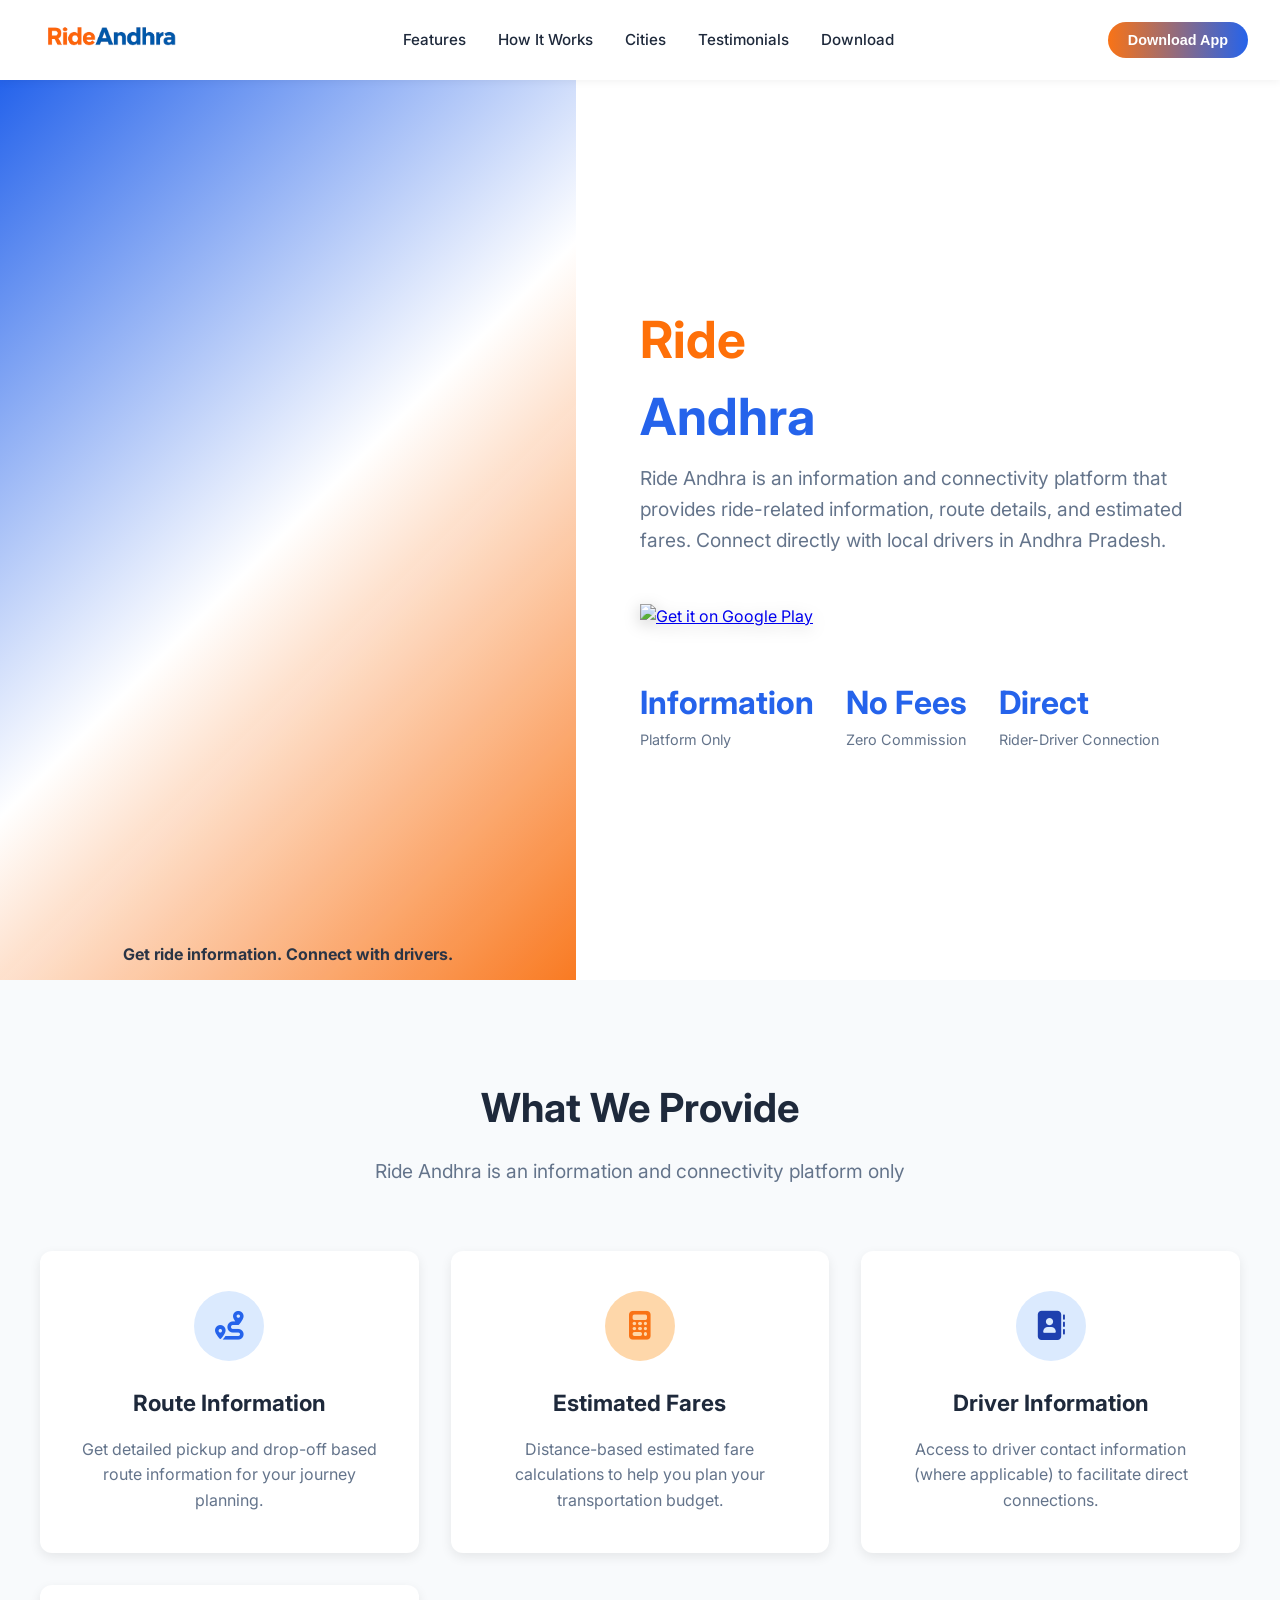
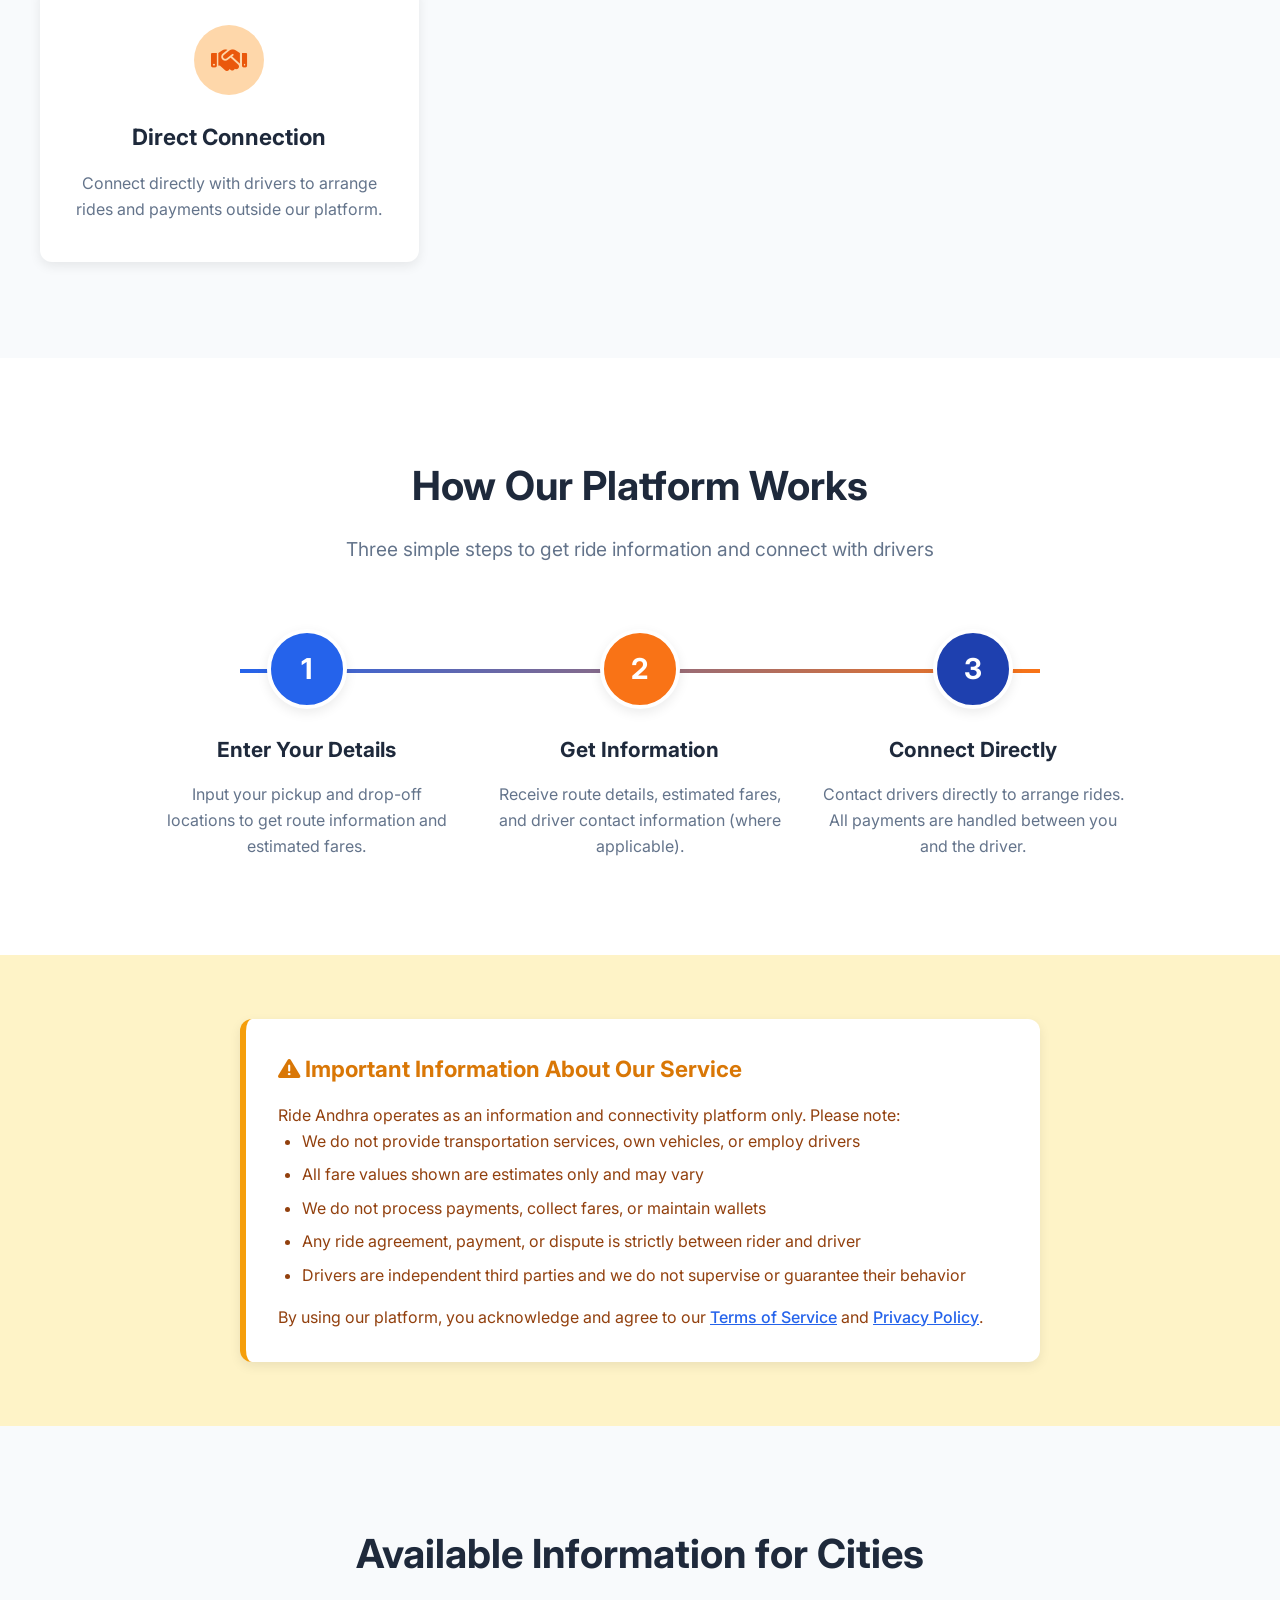
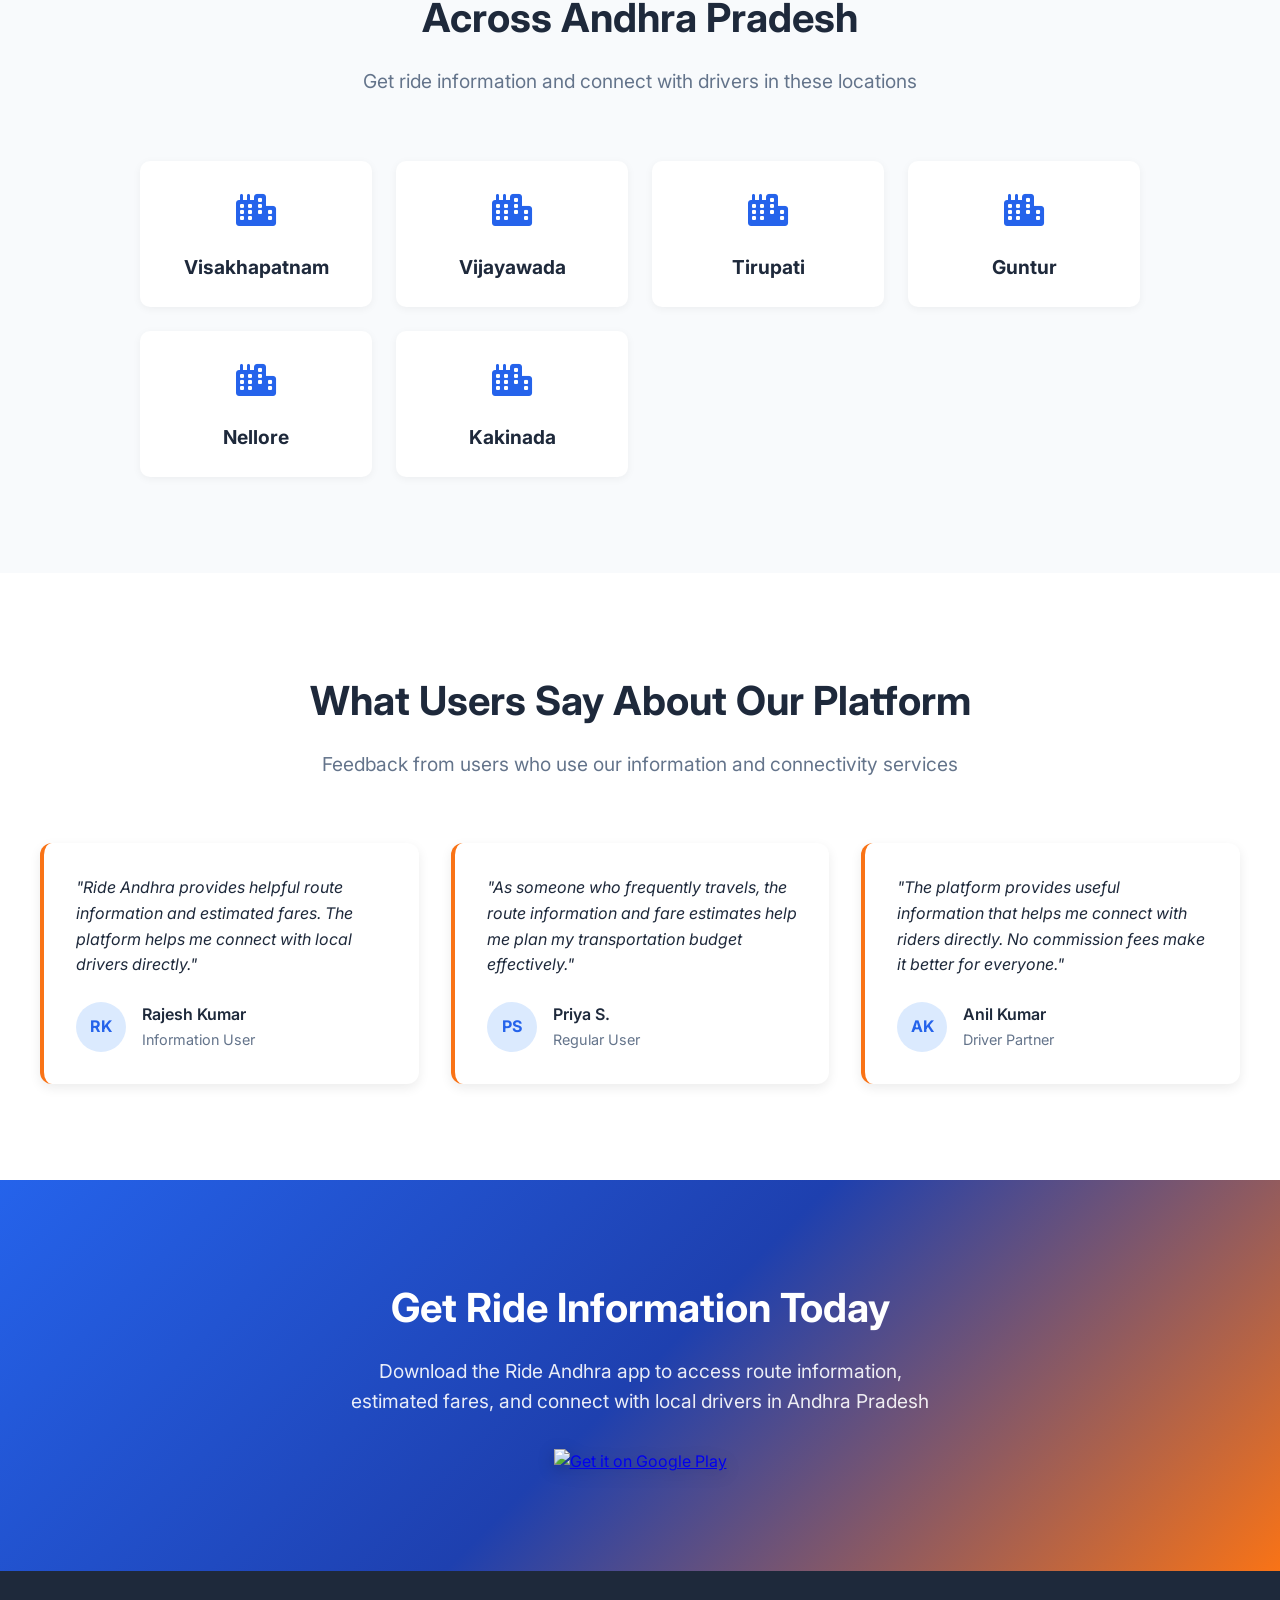
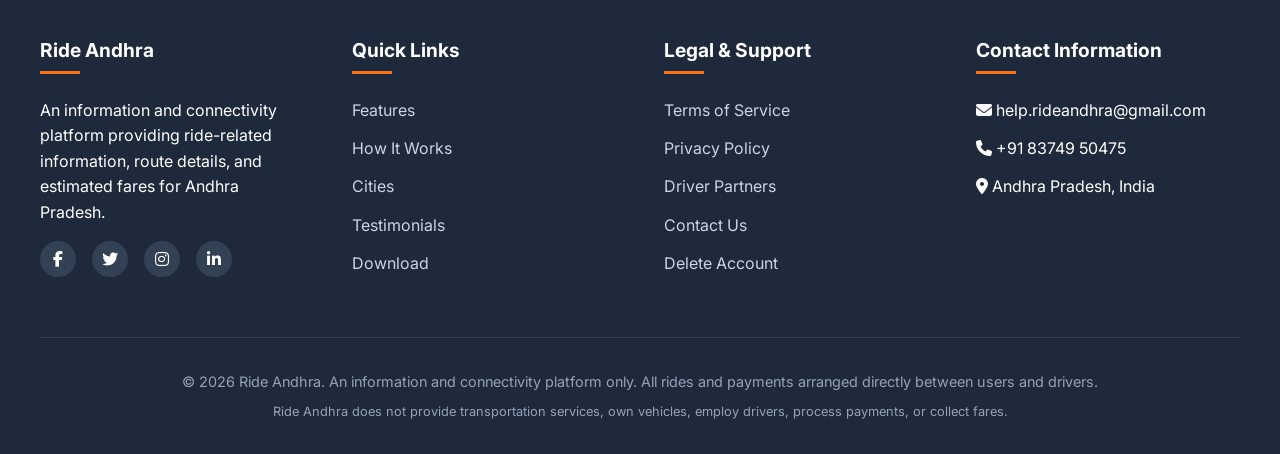
==== index.html @ 7fca362e "Change hero content layout from column to row Updated the layout of the hero content section." ====
<!DOCTYPE html>
<html lang="en">
<head>
    <meta charset="UTF-8">
    <meta name="viewport" content="width=device-width, initial-scale=1.0">
    <meta name="google-site-verification" content="JUxm9pJVat8uX0BDRCWUyrZSY50xEun56YuBARURPCU" />

    <title>Ride Andhra | Information & Connectivity Platform</title>
    <link href="https://fonts.googleapis.com/css2?family=Inter:wght@300;400;500;600;700&display=swap" rel="stylesheet">
    <link rel="stylesheet" href="https://cdnjs.cloudflare.com/ajax/libs/font-awesome/6.4.0/css/all.min.css">
    <style>
        :root {
            --primary-blue: #2563eb;
            --dark-blue: #1e40af;
            --light-blue: #dbeafe;
            --primary-orange: #f97316;
            --dark-orange: #ea580c;
            --light-orange: #fed7aa;
            --text-dark: #1e293b;
            --text-light: #64748b;
            --white: #ffffff;
            --gray-light: #f8fafc;
            --gray-medium: #e2e8f0;
            --shadow: 0 4px 12px rgba(0, 0, 0, 0.08);
            --shadow-light: 0 2px 8px rgba(0, 0, 0, 0.05);
        }
        
        * {
            margin: 0;
            padding: 0;
            box-sizing: border-box;
        }
        
        body {
            font-family: 'Inter', sans-serif;
            color: var(--text-dark);
            line-height: 1.6;
            overflow-x: hidden;
        }
        
        /* Header */
        header {
            position: fixed;
            top: 0;
            width: 100%;
            background: rgba(255, 255, 255, 0.95);
            backdrop-filter: blur(10px);
            display: flex;
            justify-content: space-between;
            align-items: center;
            padding: 1rem 2rem;
            z-index: 1000;
            box-shadow: var(--shadow-light);
        }
        
        .logo {
            display: flex;
            align-items: center;
            gap: 10px;
        }
        
        .logo img {
            height: 48px;
        }
        
        .logo-text {
            font-weight: 700;
            font-size: 1.5rem;
            background: linear-gradient(90deg, var(--primary-blue), var(--primary-orange));
            -webkit-background-clip: text;
            background-clip: text;
            color: transparent;
        }
        
        .nav-links {
            display: flex;
            gap: 2rem;
        }
        
        .nav-links a {
            text-decoration: none;
            color: var(--text-dark);
            font-weight: 500;
            transition: color 0.3s;
            font-size: 0.95rem;
        }
        
        .nav-links a:hover {
            color: var(--primary-blue);
        }
        
        .download-btn {
            background: linear-gradient(90deg, var(--primary-orange), var(--primary-blue));
            color: white;
            border: none;
            padding: 10px 20px;
            border-radius: 25px;
            font-weight: 600;
            cursor: pointer;
            transition: transform 0.2s ease, box-shadow 0.2s ease;
            font-size: 0.9rem;
        }
        
        .download-btn:hover {
            transform: translateY(-2px);
            box-shadow: var(--shadow);
        }
        
        /* Hero Section - Zomato Style */
        .hero {
            min-height: 100vh;
            display: flex;
            padding-top: 80px;
        }
        
        .hero-animation {
            flex: 1;
            background: linear-gradient(135deg, var(--primary-blue) 0%, var(--white) 50%, var(--primary-orange) 100%);
            display: flex;
            flex-direction: column;
            justify-content: center;
            align-items: center;
            position: relative;
            overflow: hidden;
        }
        
        .hero-animation::before {
            content: "";
            position: absolute;
            top: 0;
            left: 0;
            width: 100%;
            height: 100%;
            background: url('data:image/svg+xml,<svg xmlns="http://www.w3.org/2000/svg" viewBox="0 0 1000 1000" opacity="0.05"><polygon fill="white" points="0,1000 1000,0 1000,1000"/></svg>');
            background-size: cover;
        }
        
        .animation-container {
            width: 100%;
            height: 100vh;
            display: flex;
            flex-direction: column;
            justify-content: center;
            align-items: center;
    
        }

        dotlottie-wc {
            width: 100%;
            height: 100%;
        }
        
        #lottie-container {
            width: 100%;
            height: 100%;
            filter: drop-shadow(0 8px 16px rgba(0, 0, 0, 0.2));
        }
        
        .hero-content {
            flex: 1;
            display: flex;
            flex-direction: column;
            justify-content: center;
            padding: 2rem 4rem;
            background: var(--white);
        }
        
        .hero-logo {
            width: 150px;
            margin-bottom: 20px;
        }
        
        .hero h1 {
            font-size: 3.2rem;
            font-weight: 700;
            margin-bottom: 1rem;
            line-height: 1.2;
            color: var(--text-dark);
        }
        
        .hero p {
            font-size: 1.2rem;
            margin-bottom: 2rem;
            color: var(--text-light);
        }
        
        .hero-cta {
            display: flex;
            gap: 1rem;
            margin-top: 1rem;
        }
        
        .app-store-btn, .play-store-btn {
            display: inline-block;
            transition: transform 0.3s ease;
        }
        
        .app-store-btn:hover, .play-store-btn:hover {
            transform: translateY(-5px);
        }
        
        .app-store-btn img, .play-store-btn img {
            height: 50px;
            filter: drop-shadow(0 4px 8px rgba(0, 0, 0, 0.2));
        }
        
        .hero-stats {
            display: flex;
            gap: 2rem;
            margin-top: 3rem;
        }
        
        .stat {
            display: flex;
            flex-direction: column;
        }
        
        .stat-number {
            font-size: 2rem;
            font-weight: 700;
            color: var(--primary-blue);
        }
        
        .stat-text {
            font-size: 0.9rem;
            color: var(--text-light);
        }
        
        /* Important Notice */
        .important-notice {
            background: #fff7ed;
            border: 1px solid #fed7aa;
            padding: 1rem;
            border-radius: 8px;
            margin: 1rem 0;
            font-size: 0.9rem;
        }
        
        .important-notice h4 {
            color: #ea580c;
            margin-bottom: 0.5rem;
            font-size: 0.95rem;
        }
        
        .notice-link {
            color: #2563eb;
            text-decoration: underline;
            font-weight: 500;
        }
        
        /* Features Section */
        .features {
            padding: 6rem 2rem;
            background-color: var(--gray-light);
        }
        
        .section-header {
            text-align: center;
            max-width: 700px;
            margin: 0 auto 4rem;
        }
        
        .section-title {
            font-size: 2.5rem;
            font-weight: 700;
            margin-bottom: 1rem;
            color: var(--text-dark);
        }
        
        .section-subtitle {
            font-size: 1.2rem;
            color: var(--text-light);
        }
        
        .features-grid {
            display: grid;
            grid-template-columns: repeat(auto-fit, minmax(300px, 1fr));
            gap: 2rem;
            max-width: 1200px;
            margin: 0 auto;
        }
        
        .feature-card {
            background: var(--white);
            border-radius: 12px;
            padding: 2.5rem 2rem;
            text-align: center;
            box-shadow: var(--shadow);
            transition: transform 0.3s ease;
        }
        
        .feature-card:hover {
            transform: translateY(-10px);
        }
        
        .feature-icon {
            width: 70px;
            height: 70px;
            margin: 0 auto 1.5rem;
            display: flex;
            align-items: center;
            justify-content: center;
            border-radius: 50%;
            background: var(--light-blue);
            color: var(--primary-blue);
            font-size: 1.8rem;
        }
        
        .feature-card:nth-child(2) .feature-icon {
            background: var(--light-orange);
            color: var(--primary-orange);
        }
        
        .feature-card:nth-child(3) .feature-icon {
            background: var(--light-blue);
            color: var(--dark-blue);
        }
        
        .feature-card:nth-child(4) .feature-icon {
            background: var(--light-orange);
            color: var(--dark-orange);
        }
        
        .feature-card h3 {
            font-size: 1.4rem;
            margin-bottom: 1rem;
            color: var(--text-dark);
        }
        
        .feature-card p {
            color: var(--text-light);
        }
        
        /* How It Works */
        .how-it-works {
            padding: 6rem 2rem;
            background: var(--white);
        }
        
        .steps {
            display: flex;
            justify-content: space-between;
            max-width: 1000px;
            margin: 0 auto;
            position: relative;
        }
        
        .steps::before {
            content: "";
            position: absolute;
            top: 40px;
            left: 10%;
            width: 80%;
            height: 4px;
            background: linear-gradient(90deg, var(--primary-blue), var(--primary-orange));
            z-index: 1;
        }
        
        .step {
            text-align: center;
            position: relative;
            z-index: 2;
            flex: 1;
            padding: 0 1rem;
        }
        
        .step-number {
            width: 80px;
            height: 80px;
            background: var(--white);
            border-radius: 50%;
            display: flex;
            align-items: center;
            justify-content: center;
            margin: 0 auto 1.5rem;
            font-size: 1.8rem;
            font-weight: 700;
            color: var(--white);
            box-shadow: var(--shadow);
            border: 4px solid var(--white);
        }
        
        .step:nth-child(1) .step-number {
            background: var(--primary-blue);
        }
        
        .step:nth-child(2) .step-number {
            background: var(--primary-orange);
        }
        
        .step:nth-child(3) .step-number {
            background: var(--dark-blue);
        }
        
        .step h3 {
            font-size: 1.3rem;
            margin-bottom: 1rem;
            color: var(--text-dark);
        }
        
        .step p {
            color: var(--text-light);
        }
        
        /* Cities Section */
        .cities {
            padding: 6rem 2rem;
            background-color: var(--gray-light);
        }
        
        .cities-grid {
            display: grid;
            grid-template-columns: repeat(auto-fit, minmax(200px, 1fr));
            gap: 1.5rem;
            max-width: 1000px;
            margin: 0 auto;
        }
        
        .city-card {
            background: var(--white);
            border-radius: 10px;
            padding: 1.5rem;
            text-align: center;
            box-shadow: var(--shadow-light);
            transition: transform 0.3s ease;
            cursor: pointer;
        }
        
        .city-card:hover {
            transform: translateY(-5px);
            box-shadow: var(--shadow);
        }
        
        .city-icon {
            font-size: 2rem;
            margin-bottom: 1rem;
            color: var(--primary-blue);
        }
        
        .city-card h3 {
            font-size: 1.2rem;
            color: var(--text-dark);
        }
        
        /* Testimonials */
        .testimonials {
            padding: 6rem 2rem;
            background: var(--white);
        }
        
        .testimonials-grid {
            display: grid;
            grid-template-columns: repeat(auto-fit, minmax(300px, 1fr));
            gap: 2rem;
            max-width: 1200px;
            margin: 0 auto;
        }
        
        .testimonial-card {
            background: var(--white);
            border-radius: 12px;
            padding: 2rem;
            box-shadow: var(--shadow);
            border-left: 4px solid var(--primary-orange);
        }
        
        .testimonial-text {
            font-style: italic;
            margin-bottom: 1.5rem;
            color: var(--text-dark);
        }
        
        .testimonial-author {
            display: flex;
            align-items: center;
            gap: 1rem;
        }
        
        .author-avatar {
            width: 50px;
            height: 50px;
            border-radius: 50%;
            background: var(--light-blue);
            display: flex;
            align-items: center;
            justify-content: center;
            color: var(--primary-blue);
            font-weight: 700;
        }
        
        .author-info h4 {
            font-weight: 600;
            color: var(--text-dark);
        }
        
        .author-info p {
            color: var(--text-light);
            font-size: 0.9rem;
        }
        
        /* Disclaimer Section */
        .disclaimer-section {
            padding: 4rem 2rem;
            background: #fef3c7;
            color: #92400e;
        }
        
        .disclaimer-box {
            max-width: 800px;
            margin: 0 auto;
            padding: 2rem;
            background: #fff;
            border-radius: 12px;
            box-shadow: var(--shadow);
            border-left: 6px solid #f59e0b;
        }
        
        .disclaimer-box h3 {
            color: #d97706;
            margin-bottom: 1rem;
            font-size: 1.4rem;
        }
        
        .disclaimer-box ul {
            margin-left: 1.5rem;
            margin-bottom: 1rem;
        }
        
        .disclaimer-box li {
            margin-bottom: 0.5rem;
        }
        
        /* CTA Section */
        .cta-section {
            padding: 6rem 2rem;
            background: linear-gradient(135deg, var(--primary-blue) 0%, var(--dark-blue) 50%, var(--primary-orange) 100%);
            color: var(--white);
            text-align: center;
        }
        
        .cta-section h2 {
            font-size: 2.5rem;
            margin-bottom: 1rem;
        }
        
        .cta-section p {
            font-size: 1.2rem;
            max-width: 600px;
            margin: 0 auto 2rem;
            opacity: 0.9;
        }
        
        .cta-buttons {
            display: flex;
            justify-content: center;
            gap: 1.5rem;
            margin-top: 2rem;
        }
        
        /* Footer */
        footer {
            background: var(--text-dark);
            color: var(--white);
            padding: 4rem 2rem 2rem;
        }
        
        .footer-content {
            max-width: 1200px;
            margin: 0 auto;
            display: grid;
            grid-template-columns: repeat(auto-fit, minmax(250px, 1fr));
            gap: 3rem;
            margin-bottom: 3rem;
        }
        
        .footer-column h3 {
            font-size: 1.2rem;
            margin-bottom: 1.5rem;
            position: relative;
            padding-bottom: 0.5rem;
        }
        
        .footer-column h3::after {
            content: "";
            position: absolute;
            bottom: 0;
            left: 0;
            width: 40px;
            height: 3px;
            background: var(--primary-orange);
        }
        
        .footer-links {
            list-style: none;
        }
        
        .footer-links li {
            margin-bottom: 0.8rem;
        }
        
        .footer-links a {
            color: #cbd5e1;
            text-decoration: none;
            transition: color 0.3s;
        }
        
        .footer-links a:hover {
            color: var(--primary-orange);
        }
        
        .social-links {
            display: flex;
            gap: 1rem;
            margin-top: 1rem;
        }
        
        .social-links a {
            display: flex;
            align-items: center;
            justify-content: center;
            width: 36px;
            height: 36px;
            border-radius: 50%;
            background: #334155;
            color: white;
            text-decoration: none;
            transition: background 0.3s;
        }
        
        .social-links a:hover {
            background: var(--primary-orange);
        }
        
        .footer-bottom {
            max-width: 1200px;
            margin: 0 auto;
            padding-top: 2rem;
            border-top: 1px solid #334155;
            text-align: center;
            color: #94a3b8;
            font-size: 0.9rem;
        }
        
        /* Responsive Design */
        @media (max-width: 1024px) {
            .hero {
                flex-direction: column;
            }
            
            .hero-content {
                padding: 3rem 2rem;
            }

            .animation-container {
                height: 60vh;
                width: 90%;
            }
        }
        
        @media (max-width: 768px) {
            .nav-links {
                display: none;
            }
           
            .animation-container {
                height: 50vh;
                width: 90%;
            }
            
            .dotlottie-wc {
                width: 100%;
                height: 100%;
            }

            .hero h1 {
                font-size: 2.5rem;
            }
            
            .hero-cta {
                flex-direction: column;
                align-items: flex-start;
            }
            
            .steps {
                flex-direction: column;
                gap: 3rem;
            }
            
            .steps::before {
                display: none;
            }
            
            .cta-buttons {
                flex-direction: column;
                align-items: center;
            }
            
            .app-store-btn img, .play-store-btn img {
                height: 45px;
            }
            
            .hero-stats {
                flex-direction: column;
                gap: 1rem;
            }
        }
    </style>
    <script src="https://unpkg.com/@lottiefiles/dotlottie-wc@0.8.5/dist/dotlottie-wc.js" type="module"></script>
</head>
<body>
    <!-- Header -->
    <header>
        <div class="logo">
            <img src="b13a5657-6fc7-4340-8ec0-a46b5133f6f5 (1).png" alt="Ride Andhra">
        </div>
        
        <nav class="nav-links">
            <a href="#features">Features</a>
            <a href="#how-it-works">How It Works</a>
            <a href="#cities">Cities</a>
            <a href="#testimonials">Testimonials</a>
            <a href="#download">Download</a>
        </nav>
        
        <button class="download-btn" onclick="window.open('https://play.google.com/store/apps/details?id=com.rideandhra', '_blank')">
            Download App
        </button>
    </header>

    <!-- Hero Section -->
    <section class="hero">
        <div class="hero-animation">
            <div class="animation-container">
                <dotlottie-wc src="https://lottie.host/a711cb61-fead-436e-9fd6-8a33791e5ec5/NubdjSyMKJ.lottie" autoplay loop></dotlottie-wc>
              <h1 style="font-size:1rem ">Get ride information. Connect with drivers.</h1>
            </div>
        </div>
        
        <div class="hero-content">
            <div style="flex-direction:row">
                <h1 style="color:#fe7009" >Ride</h1>
            <h1 style="color:#2563eb" >Andhra</h1>
            </div>
            <p>Ride Andhra is an information and connectivity platform that provides ride-related information, route details, and estimated fares. Connect directly with local drivers in Andhra Pradesh.</p>
            
          
            
            <div class="hero-cta">
                <a href="https://play.google.com/store/apps/details?id=com.rideandhra" class="play-store-btn" target="_blank">
                    <img src="https://upload.wikimedia.org/wikipedia/commons/7/78/Google_Play_Store_badge_EN.svg" alt="Get it on Google Play">
                </a>
            </div>
            
            <div class="hero-stats">
                <div class="stat">
                    <span class="stat-number">Information</span>
                    <span class="stat-text">Platform Only</span>
                </div>
                <div class="stat">
                    <span class="stat-number">No Fees</span>
                    <span class="stat-text">Zero Commission</span>
                </div>
                <div class="stat">
                    <span class="stat-number">Direct</span>
                    <span class="stat-text">Rider-Driver Connection</span>
                </div>
            </div>
        </div>
    </section>

    <!-- Features Section -->
    <section class="features" id="features">
        <div class="section-header">
            <h2 class="section-title">What We Provide</h2>
            <p class="section-subtitle">Ride Andhra is an information and connectivity platform only</p>
        </div>
        
        <div class="features-grid">
            <div class="feature-card">
                <div class="feature-icon"><i class="fas fa-route"></i></div>
                <h3>Route Information</h3>
                <p>Get detailed pickup and drop-off based route information for your journey planning.</p>
            </div>
            
            <div class="feature-card">
                <div class="feature-icon"><i class="fas fa-calculator"></i></div>
                <h3>Estimated Fares</h3>
                <p>Distance-based estimated fare calculations to help you plan your transportation budget.</p>
            </div>
            
            <div class="feature-card">
                <div class="feature-icon"><i class="fas fa-address-book"></i></div>
                <h3>Driver Information</h3>
                <p>Access to driver contact information (where applicable) to facilitate direct connections.</p>
            </div>
            
            <div class="feature-card">
                <div class="feature-icon"><i class="fas fa-handshake"></i></div>
                <h3>Direct Connection</h3>
                <p>Connect directly with drivers to arrange rides and payments outside our platform.</p>
            </div>
        </div>
    </section>

    <!-- How It Works -->
    <section class="how-it-works" id="how-it-works">
        <div class="section-header">
            <h2 class="section-title">How Our Platform Works</h2>
            <p class="section-subtitle">Three simple steps to get ride information and connect with drivers</p>
        </div>
        
        <div class="steps">
            <div class="step">
                <div class="step-number">1</div>
                <h3>Enter Your Details</h3>
                <p>Input your pickup and drop-off locations to get route information and estimated fares.</p>
            </div>
            
            <div class="step">
                <div class="step-number">2</div>
                <h3>Get Information</h3>
                <p>Receive route details, estimated fares, and driver contact information (where applicable).</p>
            </div>
            
            <div class="step">
                <div class="step-number">3</div>
                <h3>Connect Directly</h3>
                <p>Contact drivers directly to arrange rides. All payments are handled between you and the driver.</p>
            </div>
        </div>
    </section>

    <!-- Disclaimer Section -->
    <section class="disclaimer-section">
        <div class="disclaimer-box">
            <h3><i class="fas fa-exclamation-triangle"></i> Important Information About Our Service</h3>
            <p>Ride Andhra operates as an information and connectivity platform only. Please note:</p>
            <ul>
                <li>We do not provide transportation services, own vehicles, or employ drivers</li>
                <li>All fare values shown are estimates only and may vary</li>
                <li>We do not process payments, collect fares, or maintain wallets</li>
                <li>Any ride agreement, payment, or dispute is strictly between rider and driver</li>
                <li>Drivers are independent third parties and we do not supervise or guarantee their behavior</li>
            </ul>
            <p>By using our platform, you acknowledge and agree to our <a href="terms-of-service.html" style="color: #2563eb; font-weight: 500;">Terms of Service</a> and <a href="privacy-policy.html" style="color: #2563eb; font-weight: 500;">Privacy Policy</a>.</p>
        </div>
    </section>

    <!-- Cities Section -->
    <section class="cities" id="cities">
        <div class="section-header">
            <h2 class="section-title">Available Information for Cities Across Andhra Pradesh</h2>
            <p class="section-subtitle">Get ride information and connect with drivers in these locations</p>
        </div>
        
        <div class="cities-grid">
            <div class="city-card">
                <div class="city-icon"><i class="fas fa-city"></i></div>
                <h3>Visakhapatnam</h3>
            </div>
            <div class="city-card">
                <div class="city-icon"><i class="fas fa-city"></i></div>
                <h3>Vijayawada</h3>
            </div>
            <div class="city-card">
                <div class="city-icon"><i class="fas fa-city"></i></div>
                <h3>Tirupati</h3>
            </div>
            <div class="city-card">
                <div class="city-icon"><i class="fas fa-city"></i></div>
                <h3>Guntur</h3>
            </div>
            <div class="city-card">
                <div class="city-icon"><i class="fas fa-city"></i></div>
                <h3>Nellore</h3>
            </div>
            <div class="city-card">
                <div class="city-icon"><i class="fas fa-city"></i></div>
                <h3>Kakinada</h3>
            </div>
        </div>
    </section>

    <!-- Testimonials -->
    <section class="testimonials" id="testimonials">
        <div class="section-header">
            <h2 class="section-title">What Users Say About Our Platform</h2>
            <p class="section-subtitle">Feedback from users who use our information and connectivity services</p>
        </div>
        
        <div class="testimonials-grid">
            <div class="testimonial-card">
                <p class="testimonial-text">"Ride Andhra provides helpful route information and estimated fares. The platform helps me connect with local drivers directly."</p>
                <div class="testimonial-author">
                    <div class="author-avatar">RK</div>
                    <div class="author-info">
                        <h4>Rajesh Kumar</h4>
                        <p>Information User</p>
                    </div>
                </div>
            </div>
            
            <div class="testimonial-card">
                <p class="testimonial-text">"As someone who frequently travels, the route information and fare estimates help me plan my transportation budget effectively."</p>
                <div class="testimonial-author">
                    <div class="author-avatar">PS</div>
                    <div class="author-info">
                        <h4>Priya S.</h4>
                        <p>Regular User</p>
                    </div>
                </div>
            </div>
            
            <div class="testimonial-card">
                <p class="testimonial-text">"The platform provides useful information that helps me connect with riders directly. No commission fees make it better for everyone."</p>
                <div class="testimonial-author">
                    <div class="author-avatar">AK</div>
                    <div class="author-info">
                        <h4>Anil Kumar</h4>
                        <p>Driver Partner</p>
                    </div>
                </div>
            </div>
        </div>
    </section>

    <!-- CTA Section -->
    <section class="cta-section" id="download">
        <h2>Get Ride Information Today</h2>
        <p>Download the Ride Andhra app to access route information, estimated fares, and connect with local drivers in Andhra Pradesh</p>
        
        <div class="cta-buttons">
            <a href="https://play.google.com/store/apps/details?id=com.rideandhra" class="play-store-btn" target="_blank">
                <img src="https://upload.wikimedia.org/wikipedia/commons/7/78/Google_Play_Store_badge_EN.svg" alt="Get it on Google Play">
            </a>
        </div>
    </section>

    <!-- Footer -->
    <footer>
        <div class="footer-content">
            <div class="footer-column">
                <h3>Ride Andhra</h3>
                <p>An information and connectivity platform providing ride-related information, route details, and estimated fares for Andhra Pradesh.</p>
                <div class="social-links">
                    <a href="#"><i class="fab fa-facebook-f"></i></a>
                    <a href="#"><i class="fab fa-twitter"></i></a>
                    <a href="#"><i class="fab fa-instagram"></i></a>
                    <a href="#"><i class="fab fa-linkedin-in"></i></a>
                </div>
            </div>
            
            <div class="footer-column">
                <h3>Quick Links</h3>
                <ul class="footer-links">
                    <li><a href="#features">Features</a></li>
                    <li><a href="#how-it-works">How It Works</a></li>
                    <li><a href="#cities">Cities</a></li>
                    <li><a href="#testimonials">Testimonials</a></li>
                    <li><a href="#download">Download</a></li>
                </ul>
            </div>
            
            <div class="footer-column">
                <h3>Legal & Support</h3>
                <ul class="footer-links">
                    <li><a href="terms-of-service.html">Terms of Service</a></li>
                    <li><a href="privacy-policy.html">Privacy Policy</a></li>
                    <li><a href="driver-partners.html">Driver Partners</a></li>
                    <li><a href="contact-us.html">Contact Us</a></li>
                    <li><a href="delete-account.html">Delete Account</a></li>
                </ul>
            </div>
            
            <div class="footer-column">
                <h3>Contact Information</h3>
                <ul class="footer-links">
                    <li><i class="fas fa-envelope"></i> help.rideandhra@gmail.com</li>
                    <li><i class="fas fa-phone"></i> +91 83749 50475</li>
                    <li><i class="fas fa-map-marker-alt"></i> Andhra Pradesh, India</li>
                </ul>
            </div>
        </div>
        
        <div class="footer-bottom">
            <p>© 2026 Ride Andhra. An information and connectivity platform only. All rides and payments arranged directly between users and drivers.</p>
            <p style="margin-top: 0.5rem; font-size: 0.8rem;">Ride Andhra does not provide transportation services, own vehicles, employ drivers, process payments, or collect fares.</p>
        </div>
    </footer>

</body>
</html>
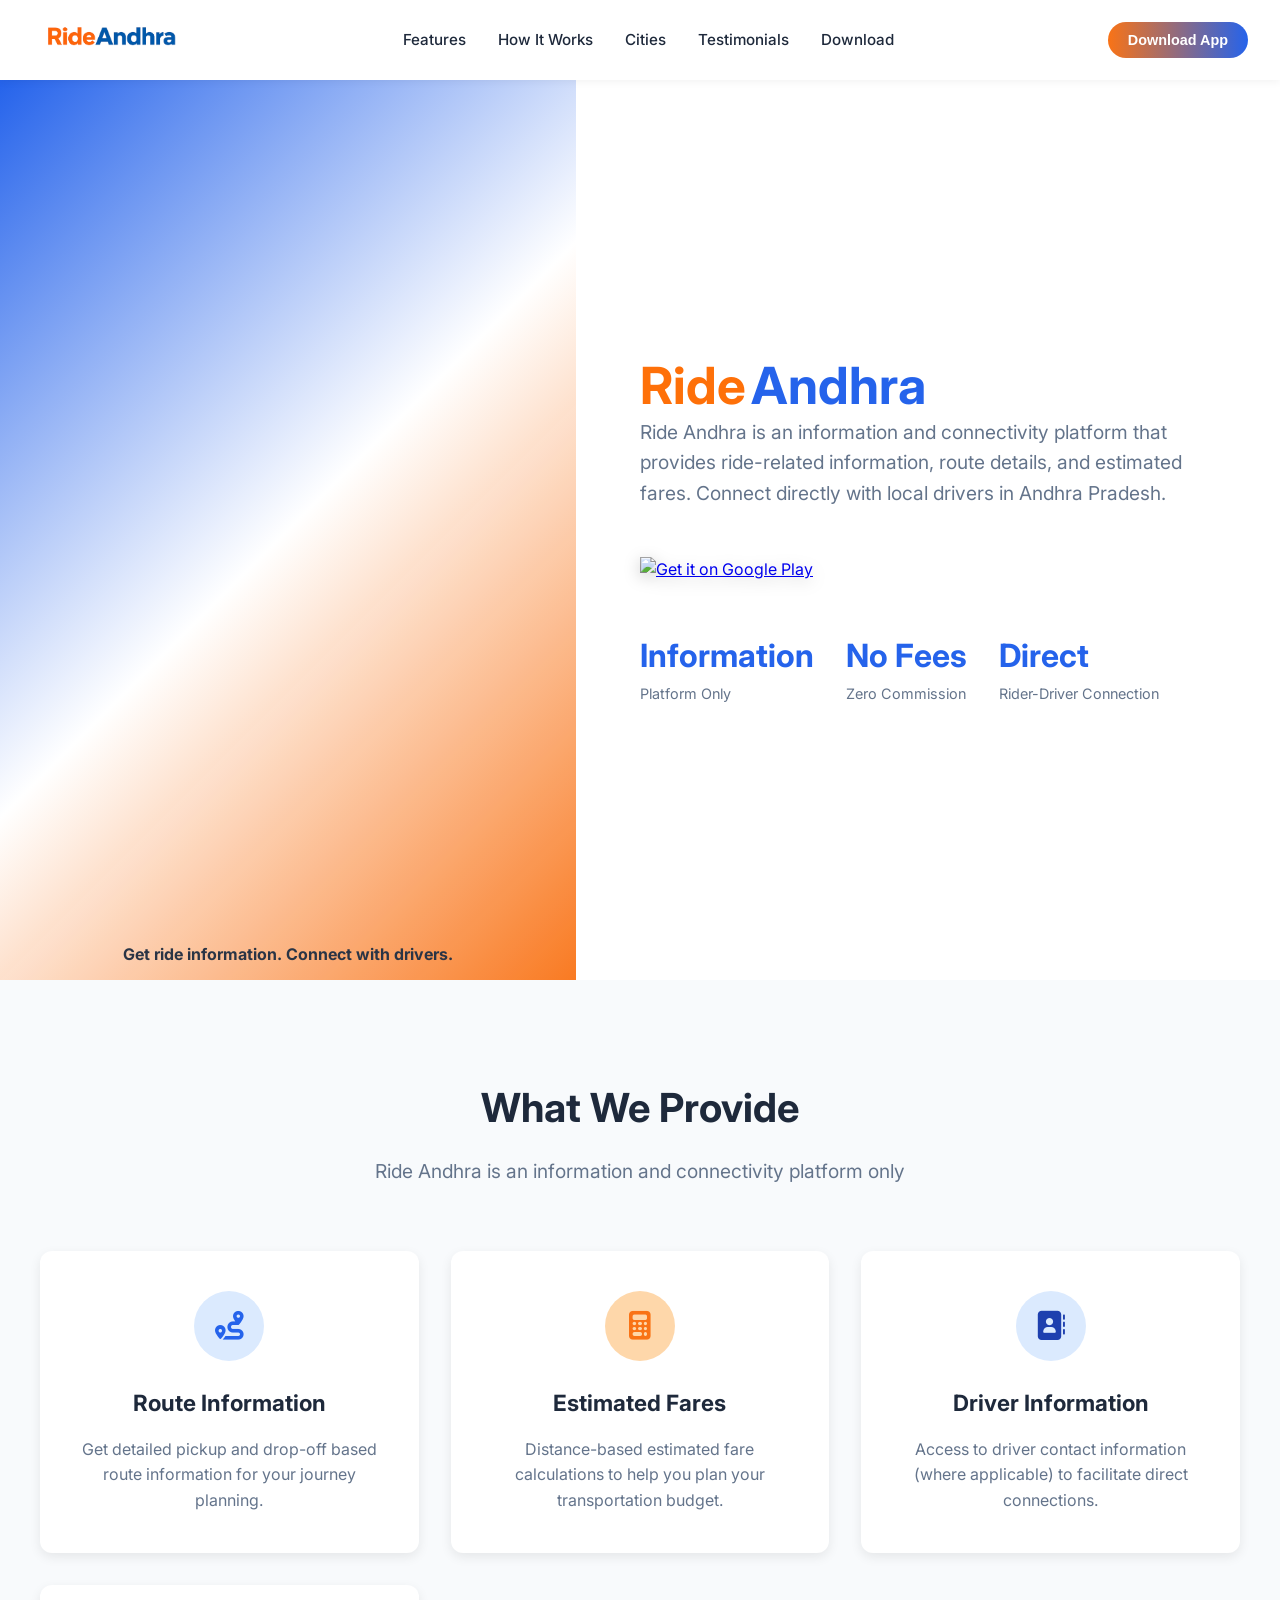
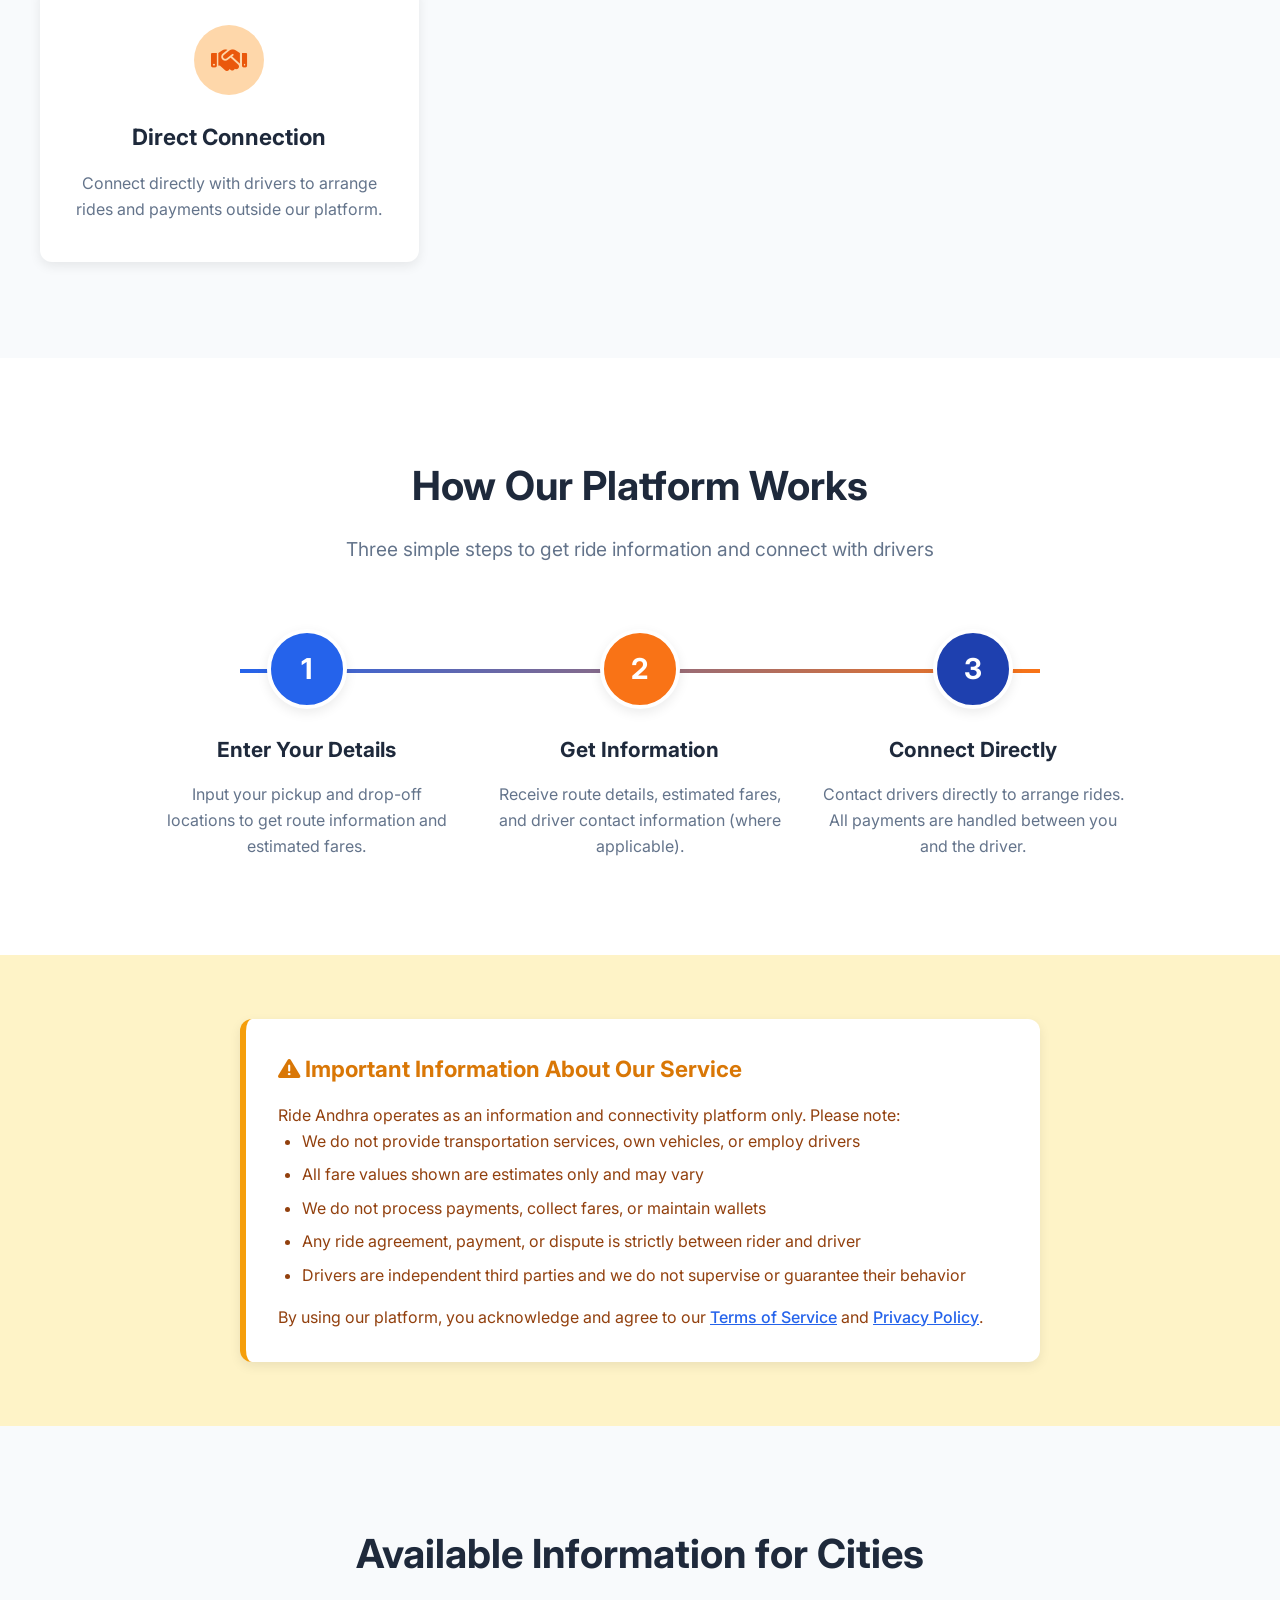
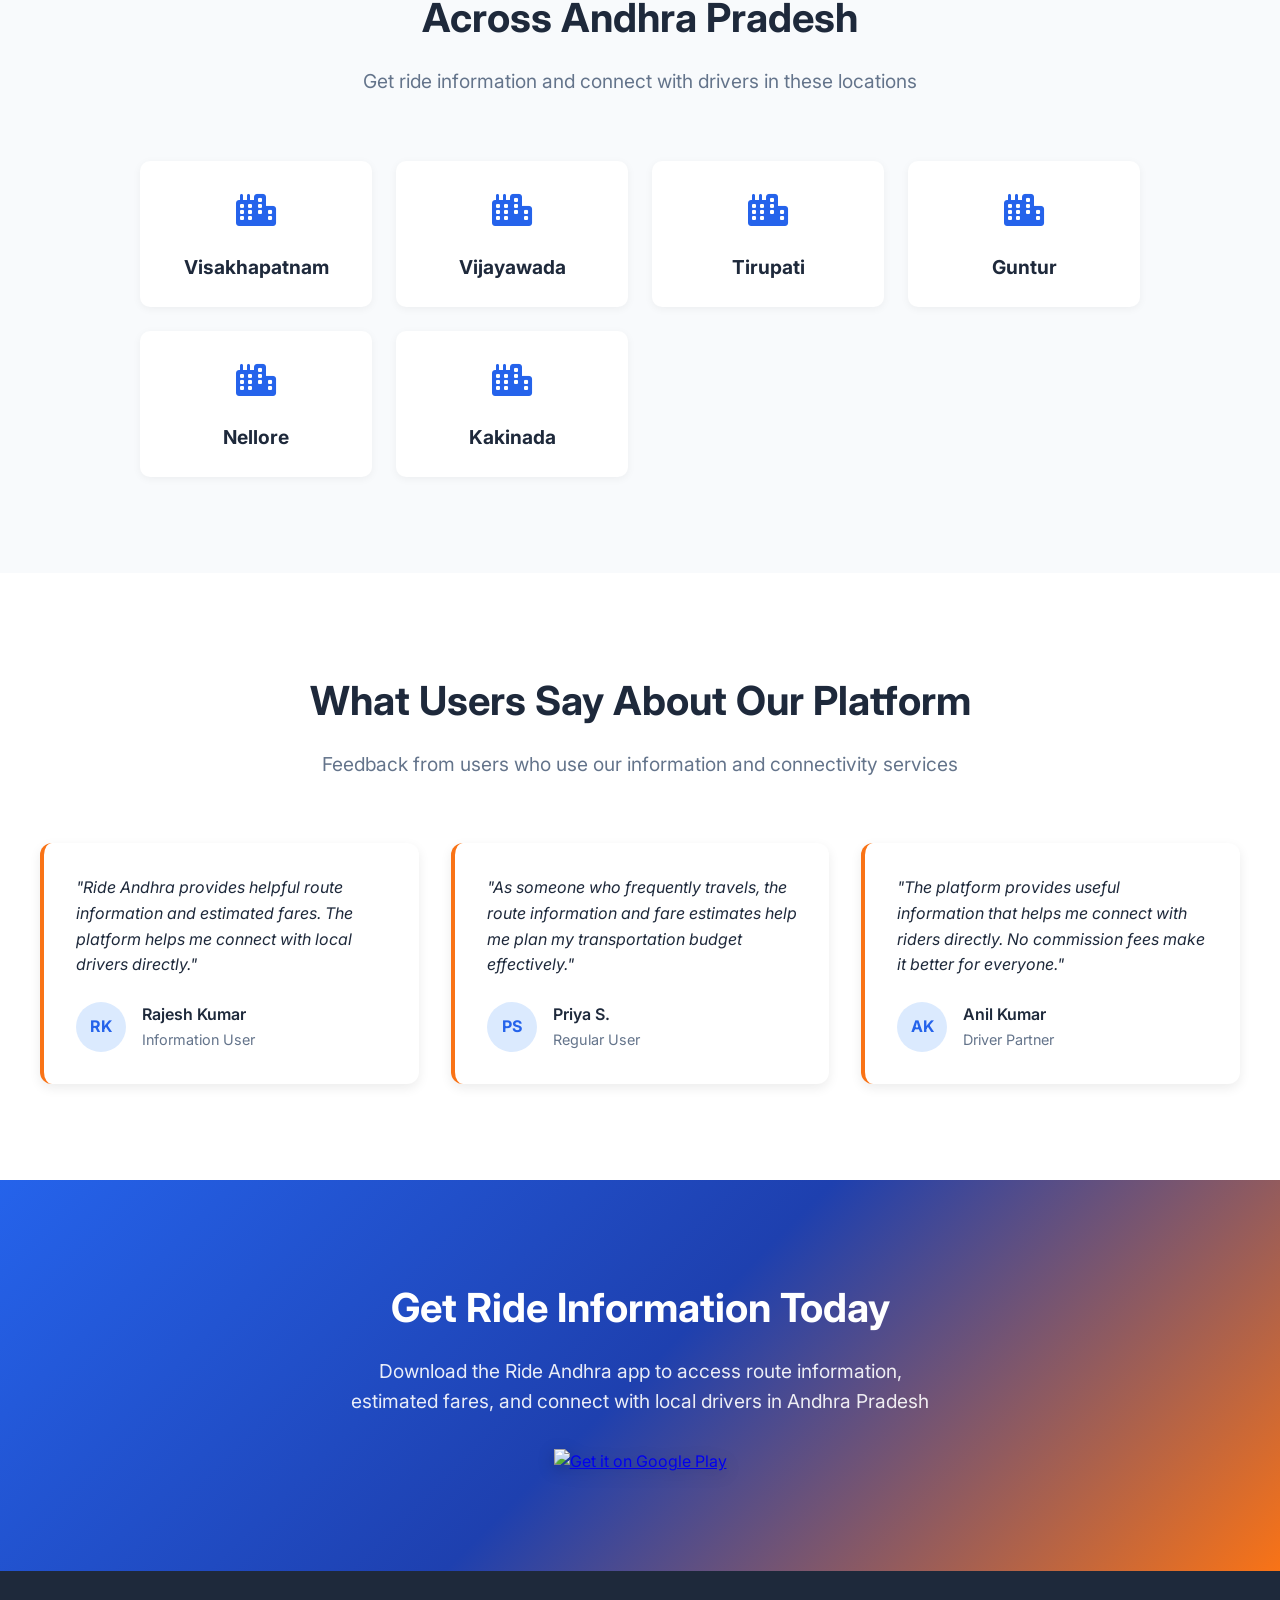
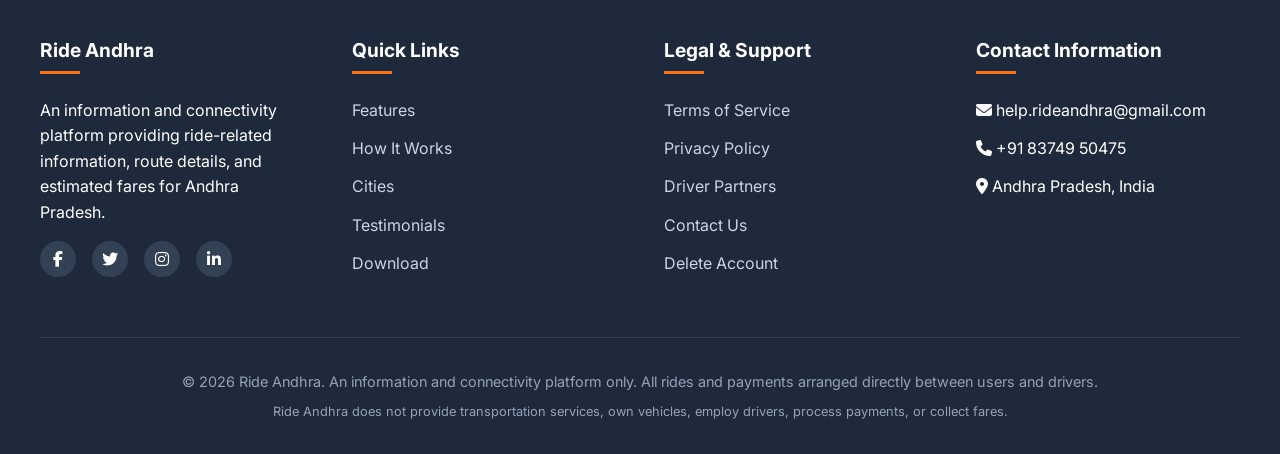
==== commit b4dc0995: "Update index.html" ====
--- a/index.html
+++ b/index.html
@@ -737,10 +737,10 @@
         </div>
         
         <div class="hero-content">
-            <div style="flex-direction:row">
-                <h1 style="color:#fe7009" >Ride</h1>
-            <h1 style="color:#2563eb" >Andhra</h1>
-            </div>
+            <div style="display: flex; flex-direction: row; align-items: center;">
+    <h1 style="color:#fe7009; margin: 0; margin-right: 5px;">Ride</h1>
+    <h1 style="color:#2563eb; margin: 0;">Andhra</h1>
+</div>
             <p>Ride Andhra is an information and connectivity platform that provides ride-related information, route details, and estimated fares. Connect directly with local drivers in Andhra Pradesh.</p>
             
           
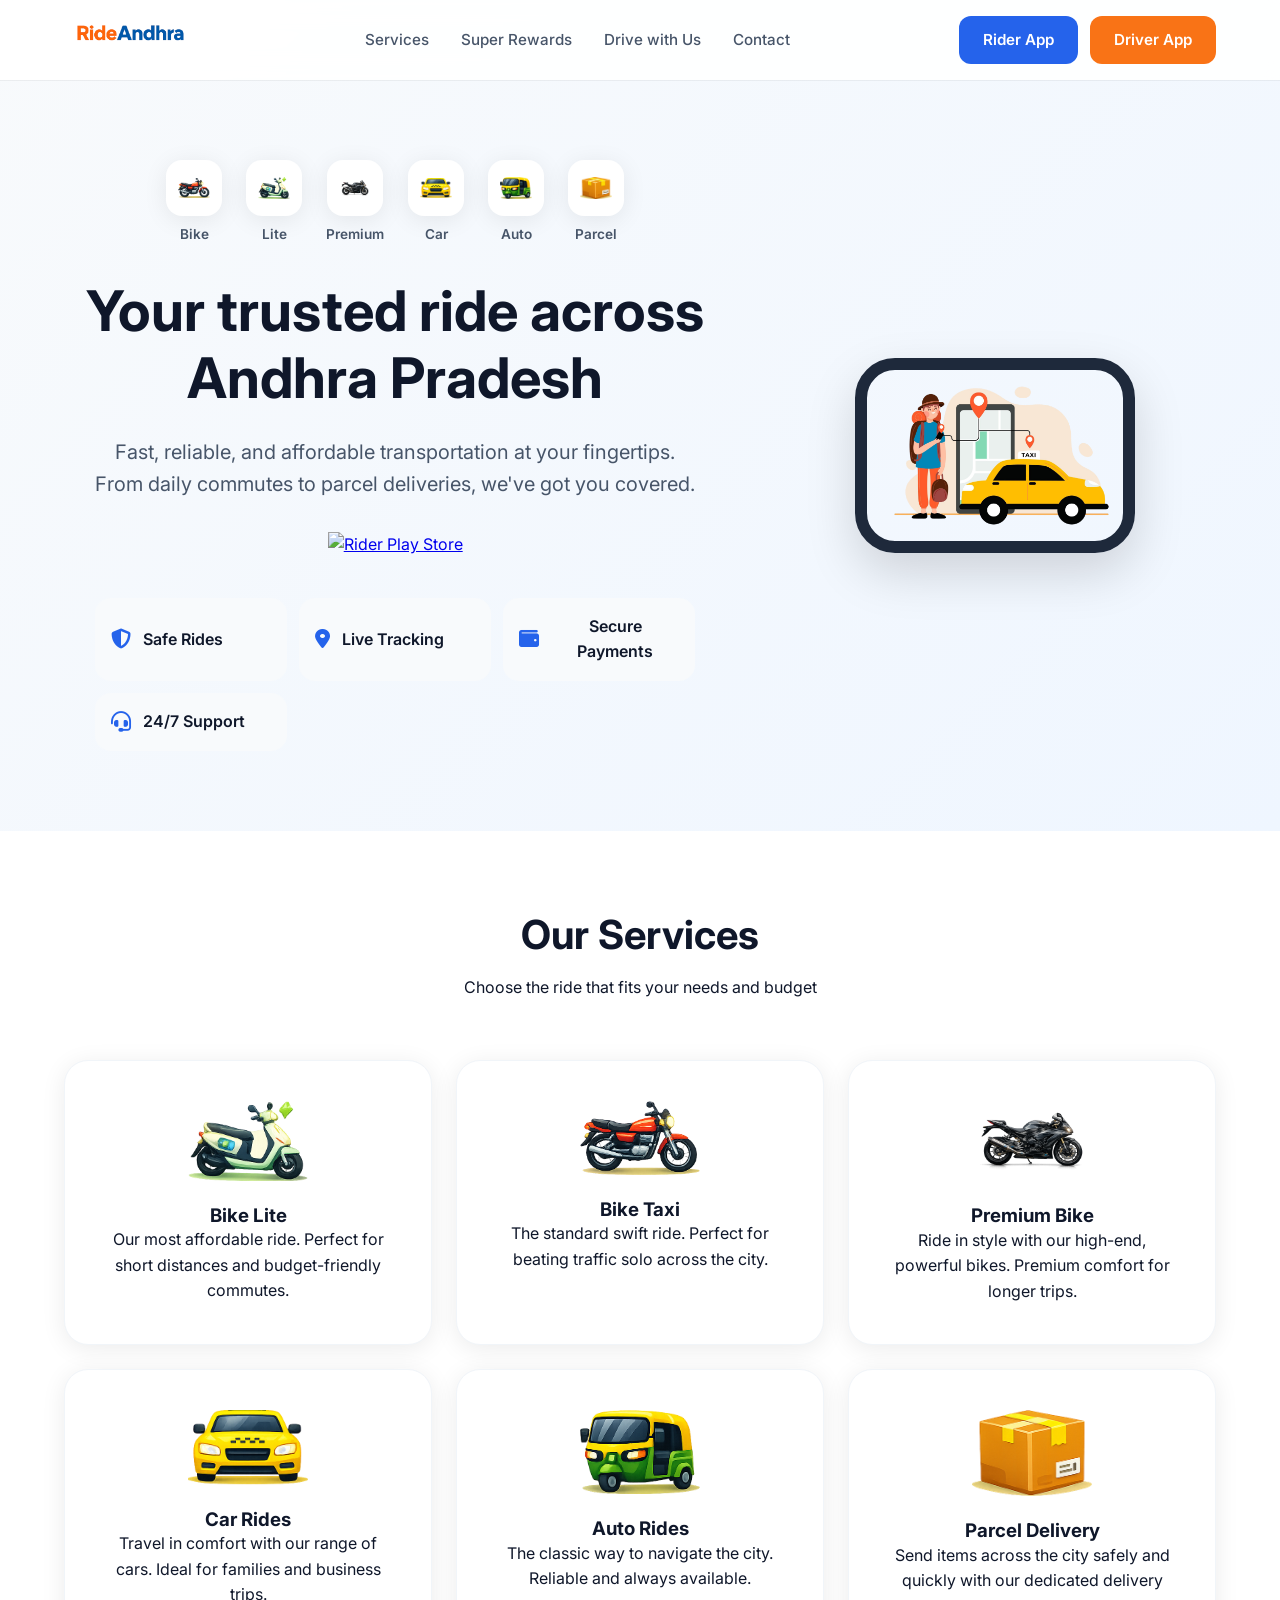
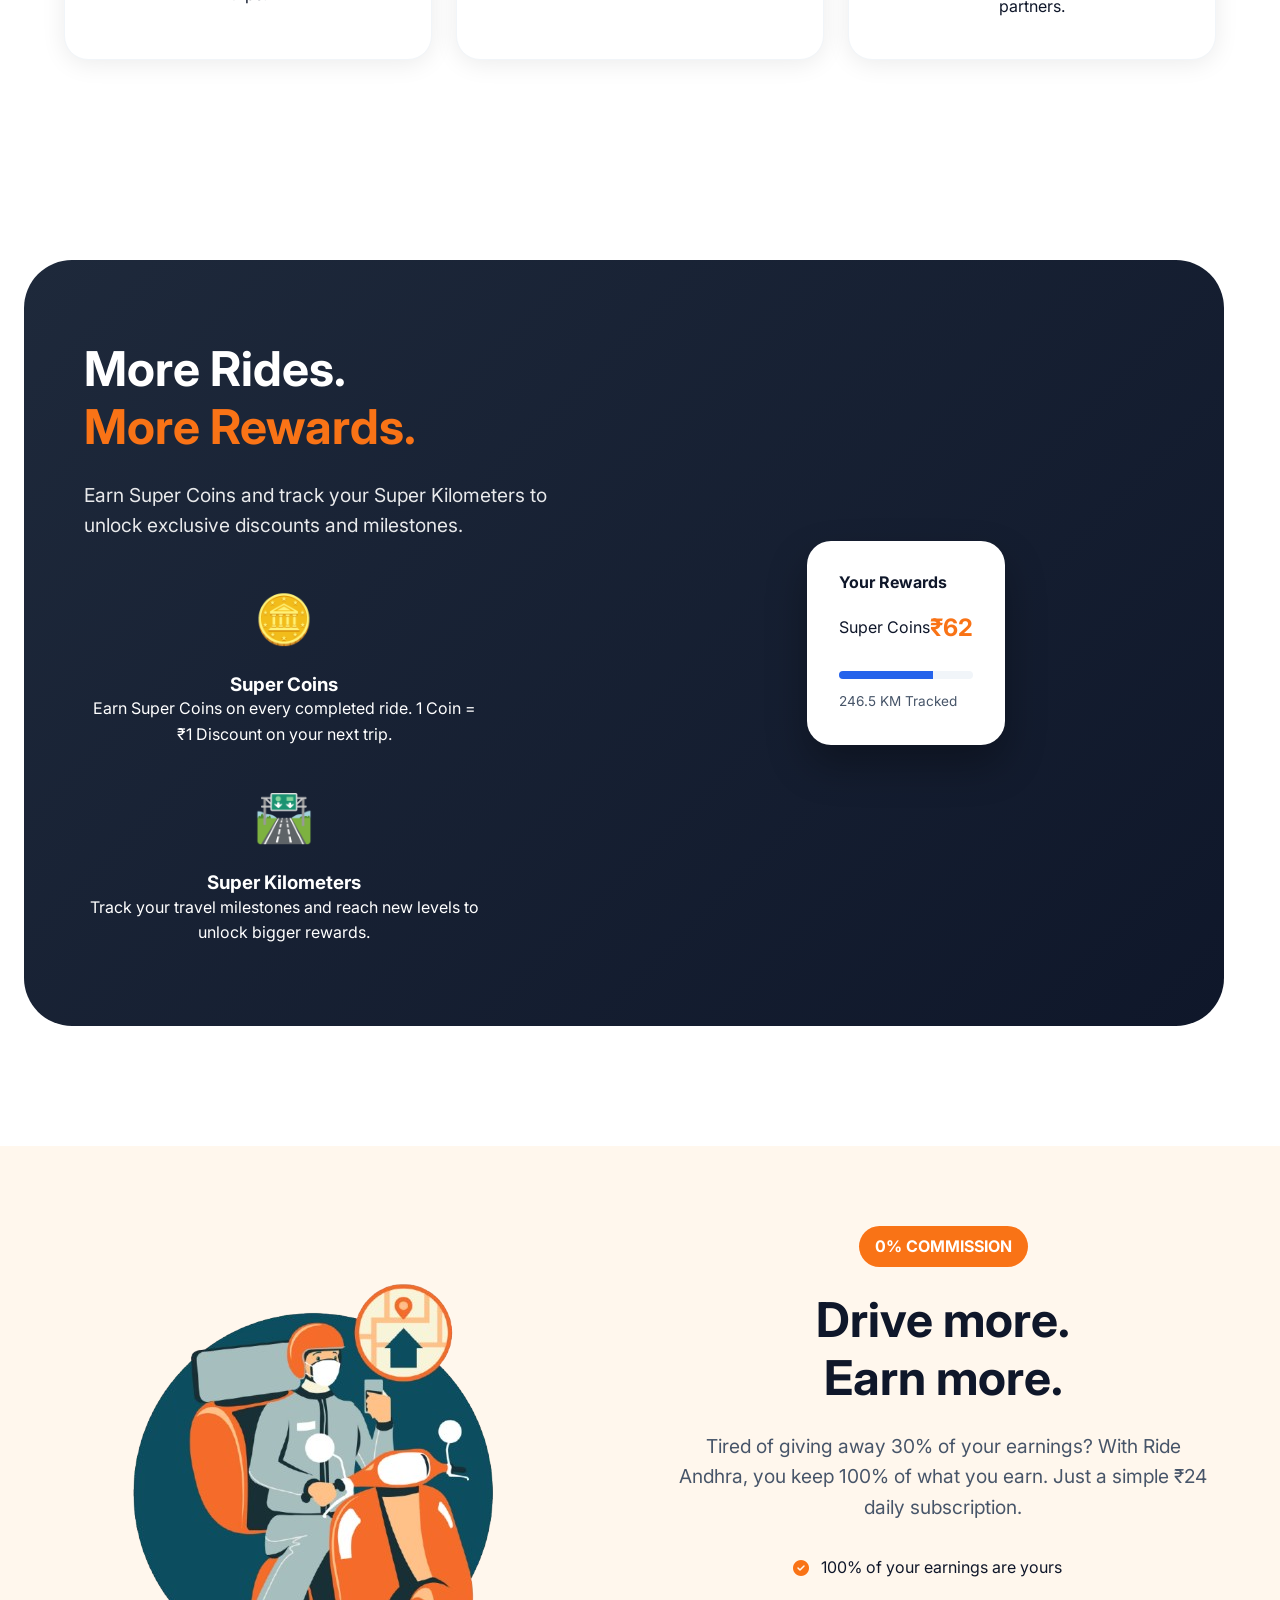
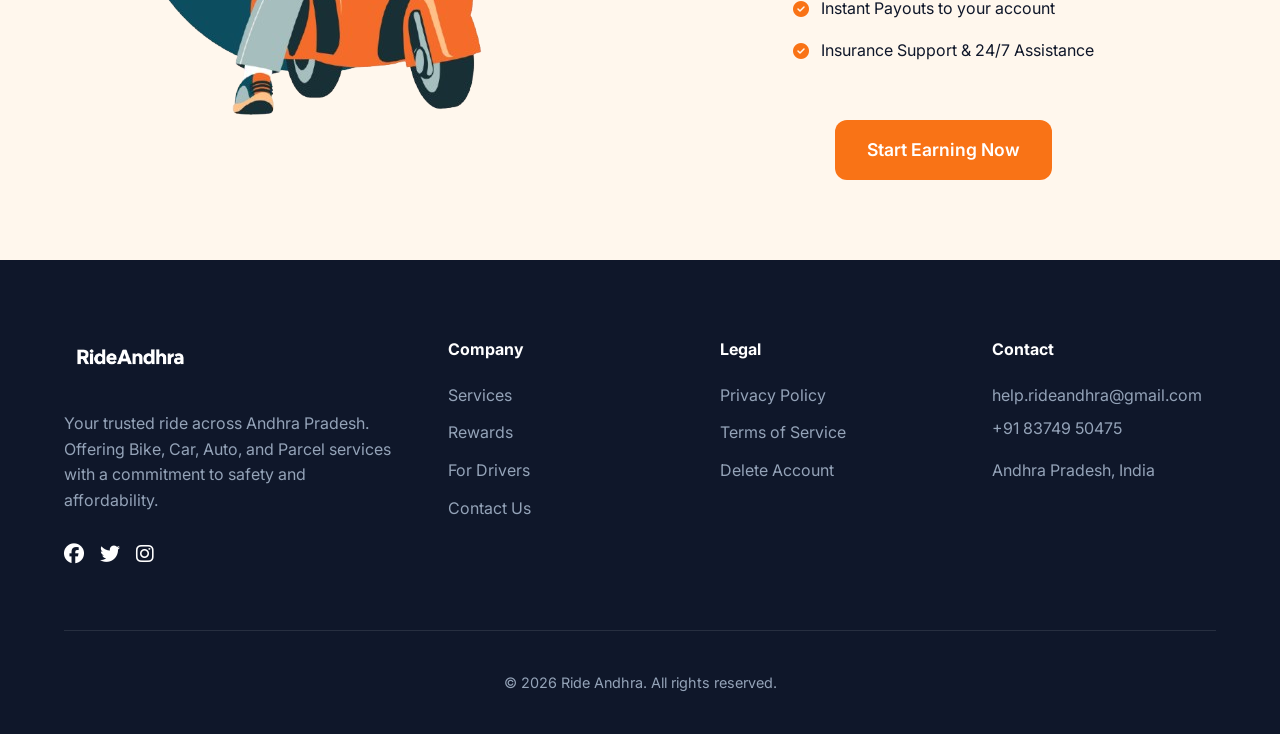
==== commit a82d9407: "Complete redesign of Ride Andhra website with premium UI, centered content, and new icons" ====
--- a/index.html
+++ b/index.html
@@ -1,992 +1,315 @@
 <!DOCTYPE html>
 <html lang="en">
+
 <head>
     <meta charset="UTF-8">
     <meta name="viewport" content="width=device-width, initial-scale=1.0">
-    <meta name="google-site-verification" content="JUxm9pJVat8uX0BDRCWUyrZSY50xEun56YuBARURPCU" />
-
-    <title>Ride Andhra | Information & Connectivity Platform</title>
-    <link href="https://fonts.googleapis.com/css2?family=Inter:wght@300;400;500;600;700&display=swap" rel="stylesheet">
+    <title>Ride Andhra | Bike Taxi, Car & Auto Rides in Andhra Pradesh</title>
+    <meta name="description"
+        content="Ride Andhra offers safe bike taxi, car, auto, and parcel delivery services across Andhra Pradesh. 0% commission for drivers. Book your ride now!">
+    <meta name="keywords"
+        content="ride andhra, bike taxi andhra, andhra bike taxi, andhra taxi, auto andhra, bike taxi andhra pradesh, cab andhra pradesh, parcel delivery andhra">
+
+    <!-- Fonts & Icons -->
+    <link href="https://fonts.googleapis.com/css2?family=Inter:wght@400;500;600;700&display=swap" rel="stylesheet">
     <link rel="stylesheet" href="https://cdnjs.cloudflare.com/ajax/libs/font-awesome/6.4.0/css/all.min.css">
+
+    <!-- Custom Styles -->
+    <link rel="stylesheet" href="styles.css">
+
     <style>
-        :root {
-            --primary-blue: #2563eb;
-            --dark-blue: #1e40af;
-            --light-blue: #dbeafe;
-            --primary-orange: #f97316;
-            --dark-orange: #ea580c;
-            --light-orange: #fed7aa;
-            --text-dark: #1e293b;
-            --text-light: #64748b;
-            --white: #ffffff;
-            --gray-light: #f8fafc;
-            --gray-medium: #e2e8f0;
-            --shadow: 0 4px 12px rgba(0, 0, 0, 0.08);
-            --shadow-light: 0 2px 8px rgba(0, 0, 0, 0.05);
-        }
-        
-        * {
-            margin: 0;
-            padding: 0;
-            box-sizing: border-box;
-        }
-        
-        body {
-            font-family: 'Inter', sans-serif;
-            color: var(--text-dark);
-            line-height: 1.6;
-            overflow-x: hidden;
-        }
-        
-        /* Header */
-        header {
-            position: fixed;
-            top: 0;
-            width: 100%;
-            background: rgba(255, 255, 255, 0.95);
-            backdrop-filter: blur(10px);
-            display: flex;
-            justify-content: space-between;
-            align-items: center;
-            padding: 1rem 2rem;
-            z-index: 1000;
-            box-shadow: var(--shadow-light);
-        }
-        
-        .logo {
+        /* Specific page tweaks */
+        .trust-pillar {
             display: flex;
             align-items: center;
-            gap: 10px;
+            gap: 12px;
+            background: var(--gray-50);
+            padding: 16px;
+            border-radius: 16px;
+            font-weight: 600;
         }
-        
-        .logo img {
-            height: 48px;
-        }
-        
-        .logo-text {
-            font-weight: 700;
-            font-size: 1.5rem;
-            background: linear-gradient(90deg, var(--primary-blue), var(--primary-orange));
-            -webkit-background-clip: text;
-            background-clip: text;
-            color: transparent;
-        }
-        
-        .nav-links {
-            display: flex;
-            gap: 2rem;
-        }
-        
-        .nav-links a {
-            text-decoration: none;
-            color: var(--text-dark);
-            font-weight: 500;
-            transition: color 0.3s;
-            font-size: 0.95rem;
-        }
-        
-        .nav-links a:hover {
+
+        .trust-pillar i {
             color: var(--primary-blue);
-        }
-        
-        .download-btn {
-            background: linear-gradient(90deg, var(--primary-orange), var(--primary-blue));
-            color: white;
-            border: none;
-            padding: 10px 20px;
-            border-radius: 25px;
-            font-weight: 600;
-            cursor: pointer;
-            transition: transform 0.2s ease, box-shadow 0.2s ease;
-            font-size: 0.9rem;
-        }
-        
-        .download-btn:hover {
-            transform: translateY(-2px);
-            box-shadow: var(--shadow);
-        }
-        
-        /* Hero Section - Zomato Style */
-        .hero {
-            min-height: 100vh;
-            display: flex;
-            padding-top: 80px;
-        }
-        
-        .hero-animation {
-            flex: 1;
-            background: linear-gradient(135deg, var(--primary-blue) 0%, var(--white) 50%, var(--primary-orange) 100%);
-            display: flex;
-            flex-direction: column;
-            justify-content: center;
-            align-items: center;
-            position: relative;
-            overflow: hidden;
-        }
-        
-        .hero-animation::before {
-            content: "";
-            position: absolute;
-            top: 0;
-            left: 0;
-            width: 100%;
-            height: 100%;
-            background: url('data:image/svg+xml,<svg xmlns="http://www.w3.org/2000/svg" viewBox="0 0 1000 1000" opacity="0.05"><polygon fill="white" points="0,1000 1000,0 1000,1000"/></svg>');
-            background-size: cover;
-        }
-        
-        .animation-container {
-            width: 100%;
-            height: 100vh;
-            display: flex;
-            flex-direction: column;
-            justify-content: center;
-            align-items: center;
-    
-        }
-
-        dotlottie-wc {
-            width: 100%;
-            height: 100%;
-        }
-        
-        #lottie-container {
-            width: 100%;
-            height: 100%;
-            filter: drop-shadow(0 8px 16px rgba(0, 0, 0, 0.2));
-        }
-        
-        .hero-content {
-            flex: 1;
-            display: flex;
-            flex-direction: column;
-            justify-content: center;
-            padding: 2rem 4rem;
-            background: var(--white);
-        }
-        
-        .hero-logo {
-            width: 150px;
-            margin-bottom: 20px;
-        }
-        
-        .hero h1 {
-            font-size: 3.2rem;
-            font-weight: 700;
-            margin-bottom: 1rem;
-            line-height: 1.2;
-            color: var(--text-dark);
-        }
-        
-        .hero p {
-            font-size: 1.2rem;
-            margin-bottom: 2rem;
-            color: var(--text-light);
-        }
-        
-        .hero-cta {
-            display: flex;
-            gap: 1rem;
-            margin-top: 1rem;
-        }
-        
-        .app-store-btn, .play-store-btn {
-            display: inline-block;
-            transition: transform 0.3s ease;
-        }
-        
-        .app-store-btn:hover, .play-store-btn:hover {
-            transform: translateY(-5px);
-        }
-        
-        .app-store-btn img, .play-store-btn img {
-            height: 50px;
-            filter: drop-shadow(0 4px 8px rgba(0, 0, 0, 0.2));
-        }
-        
-        .hero-stats {
-            display: flex;
-            gap: 2rem;
-            margin-top: 3rem;
-        }
-        
-        .stat {
-            display: flex;
-            flex-direction: column;
-        }
-        
-        .stat-number {
-            font-size: 2rem;
-            font-weight: 700;
-            color: var(--primary-blue);
-        }
-        
-        .stat-text {
-            font-size: 0.9rem;
-            color: var(--text-light);
-        }
-        
-        /* Important Notice */
-        .important-notice {
-            background: #fff7ed;
-            border: 1px solid #fed7aa;
-            padding: 1rem;
-            border-radius: 8px;
-            margin: 1rem 0;
-            font-size: 0.9rem;
-        }
-        
-        .important-notice h4 {
-            color: #ea580c;
-            margin-bottom: 0.5rem;
-            font-size: 0.95rem;
-        }
-        
-        .notice-link {
-            color: #2563eb;
-            text-decoration: underline;
-            font-weight: 500;
-        }
-        
-        /* Features Section */
-        .features {
-            padding: 6rem 2rem;
-            background-color: var(--gray-light);
-        }
-        
-        .section-header {
-            text-align: center;
-            max-width: 700px;
-            margin: 0 auto 4rem;
-        }
-        
-        .section-title {
-            font-size: 2.5rem;
-            font-weight: 700;
-            margin-bottom: 1rem;
-            color: var(--text-dark);
-        }
-        
-        .section-subtitle {
-            font-size: 1.2rem;
-            color: var(--text-light);
-        }
-        
-        .features-grid {
-            display: grid;
-            grid-template-columns: repeat(auto-fit, minmax(300px, 1fr));
-            gap: 2rem;
-            max-width: 1200px;
-            margin: 0 auto;
-        }
-        
-        .feature-card {
-            background: var(--white);
-            border-radius: 12px;
-            padding: 2.5rem 2rem;
-            text-align: center;
-            box-shadow: var(--shadow);
-            transition: transform 0.3s ease;
-        }
-        
-        .feature-card:hover {
-            transform: translateY(-10px);
-        }
-        
-        .feature-icon {
-            width: 70px;
-            height: 70px;
-            margin: 0 auto 1.5rem;
-            display: flex;
-            align-items: center;
-            justify-content: center;
-            border-radius: 50%;
-            background: var(--light-blue);
-            color: var(--primary-blue);
-            font-size: 1.8rem;
-        }
-        
-        .feature-card:nth-child(2) .feature-icon {
-            background: var(--light-orange);
-            color: var(--primary-orange);
-        }
-        
-        .feature-card:nth-child(3) .feature-icon {
-            background: var(--light-blue);
-            color: var(--dark-blue);
-        }
-        
-        .feature-card:nth-child(4) .feature-icon {
-            background: var(--light-orange);
-            color: var(--dark-orange);
-        }
-        
-        .feature-card h3 {
-            font-size: 1.4rem;
-            margin-bottom: 1rem;
-            color: var(--text-dark);
-        }
-        
-        .feature-card p {
-            color: var(--text-light);
-        }
-        
-        /* How It Works */
-        .how-it-works {
-            padding: 6rem 2rem;
-            background: var(--white);
-        }
-        
-        .steps {
-            display: flex;
-            justify-content: space-between;
-            max-width: 1000px;
-            margin: 0 auto;
-            position: relative;
-        }
-        
-        .steps::before {
-            content: "";
-            position: absolute;
-            top: 40px;
-            left: 10%;
-            width: 80%;
-            height: 4px;
-            background: linear-gradient(90deg, var(--primary-blue), var(--primary-orange));
-            z-index: 1;
-        }
-        
-        .step {
-            text-align: center;
-            position: relative;
-            z-index: 2;
-            flex: 1;
-            padding: 0 1rem;
-        }
-        
-        .step-number {
-            width: 80px;
-            height: 80px;
-            background: var(--white);
-            border-radius: 50%;
-            display: flex;
-            align-items: center;
-            justify-content: center;
-            margin: 0 auto 1.5rem;
-            font-size: 1.8rem;
-            font-weight: 700;
-            color: var(--white);
-            box-shadow: var(--shadow);
-            border: 4px solid var(--white);
-        }
-        
-        .step:nth-child(1) .step-number {
-            background: var(--primary-blue);
-        }
-        
-        .step:nth-child(2) .step-number {
-            background: var(--primary-orange);
-        }
-        
-        .step:nth-child(3) .step-number {
-            background: var(--dark-blue);
-        }
-        
-        .step h3 {
-            font-size: 1.3rem;
-            margin-bottom: 1rem;
-            color: var(--text-dark);
-        }
-        
-        .step p {
-            color: var(--text-light);
-        }
-        
-        /* Cities Section */
-        .cities {
-            padding: 6rem 2rem;
-            background-color: var(--gray-light);
-        }
-        
-        .cities-grid {
-            display: grid;
-            grid-template-columns: repeat(auto-fit, minmax(200px, 1fr));
-            gap: 1.5rem;
-            max-width: 1000px;
-            margin: 0 auto;
-        }
-        
-        .city-card {
-            background: var(--white);
-            border-radius: 10px;
-            padding: 1.5rem;
-            text-align: center;
-            box-shadow: var(--shadow-light);
-            transition: transform 0.3s ease;
-            cursor: pointer;
-        }
-        
-        .city-card:hover {
-            transform: translateY(-5px);
-            box-shadow: var(--shadow);
-        }
-        
-        .city-icon {
-            font-size: 2rem;
-            margin-bottom: 1rem;
-            color: var(--primary-blue);
-        }
-        
-        .city-card h3 {
-            font-size: 1.2rem;
-            color: var(--text-dark);
-        }
-        
-        /* Testimonials */
-        .testimonials {
-            padding: 6rem 2rem;
-            background: var(--white);
-        }
-        
-        .testimonials-grid {
-            display: grid;
-            grid-template-columns: repeat(auto-fit, minmax(300px, 1fr));
-            gap: 2rem;
-            max-width: 1200px;
-            margin: 0 auto;
-        }
-        
-        .testimonial-card {
-            background: var(--white);
-            border-radius: 12px;
-            padding: 2rem;
-            box-shadow: var(--shadow);
-            border-left: 4px solid var(--primary-orange);
-        }
-        
-        .testimonial-text {
-            font-style: italic;
-            margin-bottom: 1.5rem;
-            color: var(--text-dark);
-        }
-        
-        .testimonial-author {
-            display: flex;
-            align-items: center;
-            gap: 1rem;
-        }
-        
-        .author-avatar {
-            width: 50px;
-            height: 50px;
-            border-radius: 50%;
-            background: var(--light-blue);
-            display: flex;
-            align-items: center;
-            justify-content: center;
-            color: var(--primary-blue);
-            font-weight: 700;
-        }
-        
-        .author-info h4 {
-            font-weight: 600;
-            color: var(--text-dark);
-        }
-        
-        .author-info p {
-            color: var(--text-light);
-            font-size: 0.9rem;
-        }
-        
-        /* Disclaimer Section */
-        .disclaimer-section {
-            padding: 4rem 2rem;
-            background: #fef3c7;
-            color: #92400e;
-        }
-        
-        .disclaimer-box {
-            max-width: 800px;
-            margin: 0 auto;
-            padding: 2rem;
-            background: #fff;
-            border-radius: 12px;
-            box-shadow: var(--shadow);
-            border-left: 6px solid #f59e0b;
-        }
-        
-        .disclaimer-box h3 {
-            color: #d97706;
-            margin-bottom: 1rem;
-            font-size: 1.4rem;
-        }
-        
-        .disclaimer-box ul {
-            margin-left: 1.5rem;
-            margin-bottom: 1rem;
-        }
-        
-        .disclaimer-box li {
-            margin-bottom: 0.5rem;
-        }
-        
-        /* CTA Section */
-        .cta-section {
-            padding: 6rem 2rem;
-            background: linear-gradient(135deg, var(--primary-blue) 0%, var(--dark-blue) 50%, var(--primary-orange) 100%);
-            color: var(--white);
-            text-align: center;
-        }
-        
-        .cta-section h2 {
-            font-size: 2.5rem;
-            margin-bottom: 1rem;
-        }
-        
-        .cta-section p {
-            font-size: 1.2rem;
-            max-width: 600px;
-            margin: 0 auto 2rem;
-            opacity: 0.9;
-        }
-        
-        .cta-buttons {
-            display: flex;
-            justify-content: center;
-            gap: 1.5rem;
-            margin-top: 2rem;
-        }
-        
-        /* Footer */
-        footer {
-            background: var(--text-dark);
-            color: var(--white);
-            padding: 4rem 2rem 2rem;
-        }
-        
-        .footer-content {
-            max-width: 1200px;
-            margin: 0 auto;
-            display: grid;
-            grid-template-columns: repeat(auto-fit, minmax(250px, 1fr));
-            gap: 3rem;
-            margin-bottom: 3rem;
-        }
-        
-        .footer-column h3 {
-            font-size: 1.2rem;
-            margin-bottom: 1.5rem;
-            position: relative;
-            padding-bottom: 0.5rem;
-        }
-        
-        .footer-column h3::after {
-            content: "";
-            position: absolute;
-            bottom: 0;
-            left: 0;
-            width: 40px;
-            height: 3px;
-            background: var(--primary-orange);
-        }
-        
-        .footer-links {
-            list-style: none;
-        }
-        
-        .footer-links li {
-            margin-bottom: 0.8rem;
-        }
-        
-        .footer-links a {
-            color: #cbd5e1;
-            text-decoration: none;
-            transition: color 0.3s;
-        }
-        
-        .footer-links a:hover {
-            color: var(--primary-orange);
-        }
-        
-        .social-links {
-            display: flex;
-            gap: 1rem;
-            margin-top: 1rem;
-        }
-        
-        .social-links a {
-            display: flex;
-            align-items: center;
-            justify-content: center;
-            width: 36px;
-            height: 36px;
-            border-radius: 50%;
-            background: #334155;
-            color: white;
-            text-decoration: none;
-            transition: background 0.3s;
-        }
-        
-        .social-links a:hover {
-            background: var(--primary-orange);
-        }
-        
-        .footer-bottom {
-            max-width: 1200px;
-            margin: 0 auto;
-            padding-top: 2rem;
-            border-top: 1px solid #334155;
-            text-align: center;
-            color: #94a3b8;
-            font-size: 0.9rem;
-        }
-        
-        /* Responsive Design */
-        @media (max-width: 1024px) {
-            .hero {
-                flex-direction: column;
-            }
-            
-            .hero-content {
-                padding: 3rem 2rem;
-            }
-
-            .animation-container {
-                height: 60vh;
-                width: 90%;
-            }
-        }
-        
-        @media (max-width: 768px) {
-            .nav-links {
-                display: none;
-            }
-           
-            .animation-container {
-                height: 50vh;
-                width: 90%;
-            }
-            
-            .dotlottie-wc {
-                width: 100%;
-                height: 100%;
-            }
-
-            .hero h1 {
-                font-size: 2.5rem;
-            }
-            
-            .hero-cta {
-                flex-direction: column;
-                align-items: flex-start;
-            }
-            
-            .steps {
-                flex-direction: column;
-                gap: 3rem;
-            }
-            
-            .steps::before {
-                display: none;
-            }
-            
-            .cta-buttons {
-                flex-direction: column;
-                align-items: center;
-            }
-            
-            .app-store-btn img, .play-store-btn img {
-                height: 45px;
-            }
-            
-            .hero-stats {
-                flex-direction: column;
-                gap: 1rem;
-            }
+            font-size: 1.25rem;
         }
     </style>
-    <script src="https://unpkg.com/@lottiefiles/dotlottie-wc@0.8.5/dist/dotlottie-wc.js" type="module"></script>
 </head>
+
 <body>
+
     <!-- Header -->
     <header>
-        <div class="logo">
-            <img src="b13a5657-6fc7-4340-8ec0-a46b5133f6f5 (1).png" alt="Ride Andhra">
-        </div>
-        
-        <nav class="nav-links">
-            <a href="#features">Features</a>
-            <a href="#how-it-works">How It Works</a>
-            <a href="#cities">Cities</a>
-            <a href="#testimonials">Testimonials</a>
-            <a href="#download">Download</a>
-        </nav>
-        
-        <button class="download-btn" onclick="window.open('https://play.google.com/store/apps/details?id=com.rideandhra', '_blank')">
-            Download App
-        </button>
+        <div class="container">
+            <nav>
+                <a href="index.html" class="logo">
+                    <img src="b13a5657-6fc7-4340-8ec0-a46b5133f6f5 (1).png" alt="Ride Andhra">
+                </a>
+                <div class="nav-links">
+                    <a href="#services">Services</a>
+                    <a href="#rewards">Super Rewards</a>
+                    <a href="driver-partners.html">Drive with Us</a>
+                    <a href="contact-us.html">Contact</a>
+                </div>
+                <div class="cta-group">
+                    <a href="https://play.google.com/store/apps/details?id=com.rideandhra.rider"
+                        class="btn btn-secondary">Rider App</a>
+                    <a href="https://play.google.com/store/apps/details?id=com.rideandhra.driverapp"
+                        class="btn btn-primary">Driver App</a>
+                </div>
+            </nav>
+        </div>
     </header>
 
     <!-- Hero Section -->
     <section class="hero">
-        <div class="hero-animation">
-            <div class="animation-container">
-                <dotlottie-wc src="https://lottie.host/a711cb61-fead-436e-9fd6-8a33791e5ec5/NubdjSyMKJ.lottie" autoplay loop></dotlottie-wc>
-              <h1 style="font-size:1rem ">Get ride information. Connect with drivers.</h1>
-            </div>
-        </div>
-        
-        <div class="hero-content">
-            <div style="display: flex; flex-direction: row; align-items: center;">
-    <h1 style="color:#fe7009; margin: 0; margin-right: 5px;">Ride</h1>
-    <h1 style="color:#2563eb; margin: 0;">Andhra</h1>
-</div>
-            <p>Ride Andhra is an information and connectivity platform that provides ride-related information, route details, and estimated fares. Connect directly with local drivers in Andhra Pradesh.</p>
-            
-          
-            
-            <div class="hero-cta">
-                <a href="https://play.google.com/store/apps/details?id=com.rideandhra" class="play-store-btn" target="_blank">
-                    <img src="https://upload.wikimedia.org/wikipedia/commons/7/78/Google_Play_Store_badge_EN.svg" alt="Get it on Google Play">
-                </a>
-            </div>
-            
-            <div class="hero-stats">
-                <div class="stat">
-                    <span class="stat-number">Information</span>
-                    <span class="stat-text">Platform Only</span>
-                </div>
-                <div class="stat">
-                    <span class="stat-number">No Fees</span>
-                    <span class="stat-text">Zero Commission</span>
-                </div>
-                <div class="stat">
-                    <span class="stat-number">Direct</span>
-                    <span class="stat-text">Rider-Driver Connection</span>
+        <div class="container">
+            <div class="hero-grid">
+                <div class="hero-content">
+                    <div class="service-badges">
+                        <div class="service-badge">
+                            <div class="icon-box">
+                                <img src="bike_icon.png" alt="Bike" style="width: 32px;" onerror="this.style.display='none'; this.nextElementSibling.style.display='block';">
+                                <i class="fas fa-motorcycle" style="display:none; font-size: 1.2rem;"></i>
+                            </div>
+                            <span>Bike</span>
+                        </div>
+                        <div class="service-badge">
+                            <div class="icon-box">
+                                <img src="bike_lite_icon.png" alt="Bike Lite" style="width: 32px;" onerror="this.style.display='none'; this.nextElementSibling.style.display='block';">
+                                <i class="fas fa-bicycle" style="display:none; font-size: 1.2rem;"></i>
+                            </div>
+                            <span>Lite</span>
+                        </div>
+                        <div class="service-badge">
+                            <div class="icon-box">
+                                <img src="premium_bike.png" alt="Premium" style="width: 32px;" onerror="this.style.display='none'; this.nextElementSibling.style.display='block';">
+                                <i class="fas fa-motorcycle" style="display:none; font-size: 1.2rem; color: var(--primary-orange);"></i>
+                            </div>
+                            <span>Premium</span>
+                        </div>
+                        <div class="service-badge">
+                            <div class="icon-box">
+                                <img src="cab_icon.png" alt="Car" style="width: 32px;" onerror="this.style.display='none'; this.nextElementSibling.style.display='block';">
+                                <i class="fas fa-car" style="display:none; font-size: 1.2rem;"></i>
+                            </div>
+                            <span>Car</span>
+                        </div>
+                        <div class="service-badge">
+                            <div class="icon-box">
+                                <img src="auto_icon.png" alt="Auto" style="width: 32px;" onerror="this.style.display='none'; this.nextElementSibling.style.display='block';">
+                                <i class="fas fa-taxi" style="display:none; font-size: 1.2rem;"></i>
+                            </div>
+                            <span>Auto</span>
+                        </div>
+                        <div class="service-badge">
+                            <div class="icon-box">
+                                <img src="parcel_icon.png" alt="Parcel" style="width: 32px;" onerror="this.style.display='none'; this.nextElementSibling.style.display='block';">
+                                <i class="fas fa-box" style="display:none; font-size: 1.2rem;"></i>
+                            </div>
+                            <span>Parcel</span>
+                        </div>
+                    </div>
+                    <h1>Your trusted ride across Andhra Pradesh</h1>
+                    <p>Fast, reliable, and affordable transportation at your fingertips. From daily commutes to parcel
+                        deliveries, we've got you covered.</p>
+
+                    <div class="hero-cta" style="display: flex; gap: 20px; flex-wrap: wrap; justify-content: center;">
+                        <a href="https://play.google.com/store/apps/details?id=com.rideandhra.rider" target="_blank">
+                            <img src="https://upload.wikimedia.org/wikipedia/commons/7/78/Google_Play_Store_badge_EN.svg"
+                                alt="Rider Play Store" style="height: 60px;">
+                        </a>
+                        <div
+                            style="display: grid; grid-template-columns: repeat(auto-fit, minmax(150px, 1fr)); gap: 12px; margin-top: 20px; width: 100%; max-width: 600px;">
+                            <div class="trust-pillar"><i class="fas fa-shield-alt"></i> Safe Rides</div>
+                            <div class="trust-pillar"><i class="fas fa-map-marker-alt"></i> Live Tracking</div>
+                            <div class="trust-pillar"><i class="fas fa-wallet"></i> Secure Payments</div>
+                            <div class="trust-pillar"><i class="fas fa-headset"></i> 24/7 Support</div>
+                        </div>
+                    </div>
+                </div>
+                <div class="hero-visual">
+                    <!-- Animation Placeholder / Phone Mockup -->
+                    <img src="taxi-app-concept.png" alt="App Preview" class="phone-mockup">
                 </div>
             </div>
         </div>
     </section>
 
-    <!-- Features Section -->
-    <section class="features" id="features">
-        <div class="section-header">
-            <h2 class="section-title">What We Provide</h2>
-            <p class="section-subtitle">Ride Andhra is an information and connectivity platform only</p>
-        </div>
-        
-        <div class="features-grid">
-            <div class="feature-card">
-                <div class="feature-icon"><i class="fas fa-route"></i></div>
-                <h3>Route Information</h3>
-                <p>Get detailed pickup and drop-off based route information for your journey planning.</p>
-            </div>
-            
-            <div class="feature-card">
-                <div class="feature-icon"><i class="fas fa-calculator"></i></div>
-                <h3>Estimated Fares</h3>
-                <p>Distance-based estimated fare calculations to help you plan your transportation budget.</p>
-            </div>
-            
-            <div class="feature-card">
-                <div class="feature-icon"><i class="fas fa-address-book"></i></div>
-                <h3>Driver Information</h3>
-                <p>Access to driver contact information (where applicable) to facilitate direct connections.</p>
-            </div>
-            
-            <div class="feature-card">
-                <div class="feature-icon"><i class="fas fa-handshake"></i></div>
-                <h3>Direct Connection</h3>
-                <p>Connect directly with drivers to arrange rides and payments outside our platform.</p>
+    <!-- Services Section -->
+    <section id="services">
+        <div class="container">
+            <div class="section-header">
+                <h2>Our Services</h2>
+                <p>Choose the ride that fits your needs and budget</p>
+            </div>
+            <div class="services-grid">
+                <div class="service-card">
+                    <img src="bike_lite_icon.png" alt="Bike Lite" class="icon-img" onerror="this.style.display='none'; this.nextElementSibling.style.display='block';">
+                    <i class="fas fa-bicycle icon" style="display:none; font-size: 4rem; margin-bottom: 24px; color: var(--primary-orange);"></i>
+                    <h3>Bike Lite</h3>
+                    <p>Our most affordable ride. Perfect for short distances and budget-friendly commutes.</p>
+                </div>
+                <div class="service-card">
+                    <img src="bike_icon.png" alt="Bike Taxi" class="icon-img" onerror="this.style.display='none'; this.nextElementSibling.style.display='block';">
+                    <i class="fas fa-motorcycle icon" style="display:none; font-size: 4rem; margin-bottom: 24px; color: var(--primary-orange);"></i>
+                    <h3>Bike Taxi</h3>
+                    <p>The standard swift ride. Perfect for beating traffic solo across the city.</p>
+                </div>
+                <div class="service-card">
+                    <img src="premium_bike.png" alt="Premium Bike" class="icon-img" onerror="this.style.display='none'; this.nextElementSibling.style.display='block';">
+                    <i class="fas fa-motorcycle icon" style="display:none; font-size: 4rem; margin-bottom: 24px; color: var(--primary-blue);"></i>
+                    <h3>Premium Bike</h3>
+                    <p>Ride in style with our high-end, powerful bikes. Premium comfort for longer trips.</p>
+                </div>
+                <div class="service-card">
+                    <img src="cab_icon.png" alt="Car Ride" class="icon-img" onerror="this.style.display='none'; this.nextElementSibling.style.display='block';">
+                    <i class="fas fa-car icon" style="display:none; font-size: 4rem; margin-bottom: 24px; color: var(--primary-blue);"></i>
+                    <h3>Car Rides</h3>
+                    <p>Travel in comfort with our range of cars. Ideal for families and business trips.</p>
+                </div>
+                <div class="service-card">
+                    <img src="auto_icon.png" alt="Auto Ride" class="icon-img" onerror="this.style.display='none'; this.nextElementSibling.style.display='block';">
+                    <i class="fas fa-taxi icon" style="display:none; font-size: 4rem; margin-bottom: 24px; color: var(--primary-orange);"></i>
+                    <h3>Auto Rides</h3>
+                    <p>The classic way to navigate the city. Reliable and always available.</p>
+                </div>
+                <div class="service-card">
+                    <img src="parcel_icon.png" alt="Parcel Delivery" class="icon-img" onerror="this.style.display='none'; this.nextElementSibling.style.display='block';">
+                    <i class="fas fa-box icon" style="display:none; font-size: 4rem; margin-bottom: 24px; color: var(--primary-blue);"></i>
+                    <h3>Parcel Delivery</h3>
+                    <p>Send items across the city safely and quickly with our dedicated delivery partners.</p>
+                </div>
             </div>
         </div>
     </section>
 
-    <!-- How It Works -->
-    <section class="how-it-works" id="how-it-works">
-        <div class="section-header">
-            <h2 class="section-title">How Our Platform Works</h2>
-            <p class="section-subtitle">Three simple steps to get ride information and connect with drivers</p>
-        </div>
-        
-        <div class="steps">
-            <div class="step">
-                <div class="step-number">1</div>
-                <h3>Enter Your Details</h3>
-                <p>Input your pickup and drop-off locations to get route information and estimated fares.</p>
-            </div>
-            
-            <div class="step">
-                <div class="step-number">2</div>
-                <h3>Get Information</h3>
-                <p>Receive route details, estimated fares, and driver contact information (where applicable).</p>
-            </div>
-            
-            <div class="step">
-                <div class="step-number">3</div>
-                <h3>Connect Directly</h3>
-                <p>Contact drivers directly to arrange rides. All payments are handled between you and the driver.</p>
+    <!-- Super Rewards -->
+    <section id="rewards">
+        <div class="rewards-section container">
+            <div class="rewards-grid">
+                <div class="reward-content">
+                    <h2 style="font-size: 3rem; margin-bottom: 24px;">More Rides.<br><span
+                            style="color: var(--primary-orange)">More Rewards.</span></h2>
+                    <p style="font-size: 1.2rem; opacity: 0.9; margin-bottom: 40px;">Earn Super Coins and track your
+                        Super Kilometers to unlock exclusive discounts and milestones.</p>
+                    <div class="reward-item" style="margin-bottom: 32px;">
+                        <div class="reward-icon">🪙</div>
+                        <div>
+                            <h3>Super Coins</h3>
+                            <p>Earn Super Coins on every completed ride. 1 Coin = ₹1 Discount on your next trip.</p>
+                        </div>
+                    </div>
+                    <div class="reward-item">
+                        <div class="reward-icon">🛣️</div>
+                        <div>
+                            <h3>Super Kilometers</h3>
+                            <p>Track your travel milestones and reach new levels to unlock bigger rewards.</p>
+                        </div>
+                    </div>
+                </div>
+                <div class="reward-visual" style="display: flex; align-items: center; justify-content: center;">
+                    <div
+                        style="background: white; color: var(--navy); padding: 32px; border-radius: 24px; box-shadow: 0 20px 40px rgba(0,0,0,0.3); width: 100%; max-width: 350px;">
+                        <h4 style="margin-bottom: 16px;">Your Rewards</h4>
+                        <div
+                            style="display: flex; justify-content: space-between; align-items: center; margin-bottom: 24px;">
+                            <span>Super Coins</span>
+                            <span style="font-size: 1.5rem; font-weight: 700; color: var(--primary-orange);">₹62</span>
+                        </div>
+                        <div
+                            style="height: 8px; background: var(--gray-100); border-radius: 4px; margin-bottom: 12px; overflow: hidden;">
+                            <div style="width: 70%; height: 100%; background: var(--primary-blue);"></div>
+                        </div>
+                        <p style="font-size: 0.85rem; color: var(--gray-600);">246.5 KM Tracked</p>
+                    </div>
+                </div>
             </div>
         </div>
     </section>
 
-    <!-- Disclaimer Section -->
-    <section class="disclaimer-section">
-        <div class="disclaimer-box">
-            <h3><i class="fas fa-exclamation-triangle"></i> Important Information About Our Service</h3>
-            <p>Ride Andhra operates as an information and connectivity platform only. Please note:</p>
-            <ul>
-                <li>We do not provide transportation services, own vehicles, or employ drivers</li>
-                <li>All fare values shown are estimates only and may vary</li>
-                <li>We do not process payments, collect fares, or maintain wallets</li>
-                <li>Any ride agreement, payment, or dispute is strictly between rider and driver</li>
-                <li>Drivers are independent third parties and we do not supervise or guarantee their behavior</li>
-            </ul>
-            <p>By using our platform, you acknowledge and agree to our <a href="terms-of-service.html" style="color: #2563eb; font-weight: 500;">Terms of Service</a> and <a href="privacy-policy.html" style="color: #2563eb; font-weight: 500;">Privacy Policy</a>.</p>
-        </div>
-    </section>
-
-    <!-- Cities Section -->
-    <section class="cities" id="cities">
-        <div class="section-header">
-            <h2 class="section-title">Available Information for Cities Across Andhra Pradesh</h2>
-            <p class="section-subtitle">Get ride information and connect with drivers in these locations</p>
-        </div>
-        
-        <div class="cities-grid">
-            <div class="city-card">
-                <div class="city-icon"><i class="fas fa-city"></i></div>
-                <h3>Visakhapatnam</h3>
-            </div>
-            <div class="city-card">
-                <div class="city-icon"><i class="fas fa-city"></i></div>
-                <h3>Vijayawada</h3>
-            </div>
-            <div class="city-card">
-                <div class="city-icon"><i class="fas fa-city"></i></div>
-                <h3>Tirupati</h3>
-            </div>
-            <div class="city-card">
-                <div class="city-icon"><i class="fas fa-city"></i></div>
-                <h3>Guntur</h3>
-            </div>
-            <div class="city-card">
-                <div class="city-icon"><i class="fas fa-city"></i></div>
-                <h3>Nellore</h3>
-            </div>
-            <div class="city-card">
-                <div class="city-icon"><i class="fas fa-city"></i></div>
-                <h3>Kakinada</h3>
-            </div>
-        </div>
-    </section>
-
-    <!-- Testimonials -->
-    <section class="testimonials" id="testimonials">
-        <div class="section-header">
-            <h2 class="section-title">What Users Say About Our Platform</h2>
-            <p class="section-subtitle">Feedback from users who use our information and connectivity services</p>
-        </div>
-        
-        <div class="testimonials-grid">
-            <div class="testimonial-card">
-                <p class="testimonial-text">"Ride Andhra provides helpful route information and estimated fares. The platform helps me connect with local drivers directly."</p>
-                <div class="testimonial-author">
-                    <div class="author-avatar">RK</div>
-                    <div class="author-info">
-                        <h4>Rajesh Kumar</h4>
-                        <p>Information User</p>
-                    </div>
-                </div>
-            </div>
-            
-            <div class="testimonial-card">
-                <p class="testimonial-text">"As someone who frequently travels, the route information and fare estimates help me plan my transportation budget effectively."</p>
-                <div class="testimonial-author">
-                    <div class="author-avatar">PS</div>
-                    <div class="author-info">
-                        <h4>Priya S.</h4>
-                        <p>Regular User</p>
-                    </div>
-                </div>
-            </div>
-            
-            <div class="testimonial-card">
-                <p class="testimonial-text">"The platform provides useful information that helps me connect with riders directly. No commission fees make it better for everyone."</p>
-                <div class="testimonial-author">
-                    <div class="author-avatar">AK</div>
-                    <div class="author-info">
-                        <h4>Anil Kumar</h4>
-                        <p>Driver Partner</p>
-                    </div>
-                </div>
-            </div>
-        </div>
-    </section>
-
-    <!-- CTA Section -->
-    <section class="cta-section" id="download">
-        <h2>Get Ride Information Today</h2>
-        <p>Download the Ride Andhra app to access route information, estimated fares, and connect with local drivers in Andhra Pradesh</p>
-        
-        <div class="cta-buttons">
-            <a href="https://play.google.com/store/apps/details?id=com.rideandhra" class="play-store-btn" target="_blank">
-                <img src="https://upload.wikimedia.org/wikipedia/commons/7/78/Google_Play_Store_badge_EN.svg" alt="Get it on Google Play">
-            </a>
+    <!-- Driver Section -->
+    <section class="driver-section">
+        <div class="container">
+            <div class="driver-grid">
+                <div class="driver-visual">
+                    <img src="3699591-removebg-preview.png" alt="Driver Partner" style="width: 100%; max-width: 500px;">
+                </div>
+                <div class="driver-content">
+                    <span class="commission-badge">0% COMMISSION</span>
+                    <h2 style="font-size: 3rem; margin-bottom: 24px;">Drive more.<br>Earn more.</h2>
+                    <p style="font-size: 1.2rem; color: var(--gray-600); margin-bottom: 32px;">Tired of giving away 30%
+                        of your earnings? With Ride Andhra, you keep 100% of what you earn. Just a simple ₹24 daily
+                        subscription.</p>
+
+                    <ul style="list-style: none; margin-bottom: 40px;">
+                        <li style="margin-bottom: 16px; display: flex; gap: 12px; align-items: center;">
+                            <i class="fas fa-check-circle" style="color: var(--primary-orange);"></i> 100% of your
+                            earnings are yours
+                        </li>
+                        <li style="margin-bottom: 16px; display: flex; gap: 12px; align-items: center;">
+                            <i class="fas fa-check-circle" style="color: var(--primary-orange);"></i> Instant Payouts to
+                            your account
+                        </li>
+                        <li style="margin-bottom: 16px; display: flex; gap: 12px; align-items: center;">
+                            <i class="fas fa-check-circle" style="color: var(--primary-orange);"></i> Insurance Support
+                            & 24/7 Assistance
+                        </li>
+                    </ul>
+
+                    <a href="https://play.google.com/store/apps/details?id=com.rideandhra.driverapp"
+                        class="btn btn-primary" style="padding: 16px 32px; font-size: 1.1rem;">Start Earning Now</a>
+                </div>
+            </div>
         </div>
     </section>
 
     <!-- Footer -->
     <footer>
-        <div class="footer-content">
-            <div class="footer-column">
-                <h3>Ride Andhra</h3>
-                <p>An information and connectivity platform providing ride-related information, route details, and estimated fares for Andhra Pradesh.</p>
-                <div class="social-links">
-                    <a href="#"><i class="fab fa-facebook-f"></i></a>
-                    <a href="#"><i class="fab fa-twitter"></i></a>
-                    <a href="#"><i class="fab fa-instagram"></i></a>
-                    <a href="#"><i class="fab fa-linkedin-in"></i></a>
-                </div>
-            </div>
-            
-            <div class="footer-column">
-                <h3>Quick Links</h3>
-                <ul class="footer-links">
-                    <li><a href="#features">Features</a></li>
-                    <li><a href="#how-it-works">How It Works</a></li>
-                    <li><a href="#cities">Cities</a></li>
-                    <li><a href="#testimonials">Testimonials</a></li>
-                    <li><a href="#download">Download</a></li>
-                </ul>
-            </div>
-            
-            <div class="footer-column">
-                <h3>Legal & Support</h3>
-                <ul class="footer-links">
-                    <li><a href="terms-of-service.html">Terms of Service</a></li>
-                    <li><a href="privacy-policy.html">Privacy Policy</a></li>
-                    <li><a href="driver-partners.html">Driver Partners</a></li>
-                    <li><a href="contact-us.html">Contact Us</a></li>
-                    <li><a href="delete-account.html">Delete Account</a></li>
-                </ul>
-            </div>
-            
-            <div class="footer-column">
-                <h3>Contact Information</h3>
-                <ul class="footer-links">
-                    <li><i class="fas fa-envelope"></i> help.rideandhra@gmail.com</li>
-                    <li><i class="fas fa-phone"></i> +91 83749 50475</li>
-                    <li><i class="fas fa-map-marker-alt"></i> Andhra Pradesh, India</li>
-                </ul>
-            </div>
-        </div>
-        
-        <div class="footer-bottom">
-            <p>© 2026 Ride Andhra. An information and connectivity platform only. All rides and payments arranged directly between users and drivers.</p>
-            <p style="margin-top: 0.5rem; font-size: 0.8rem;">Ride Andhra does not provide transportation services, own vehicles, employ drivers, process payments, or collect fares.</p>
+        <div class="container">
+            <div class="footer-grid">
+                <div class="footer-col">
+                    <img src="b13a5657-6fc7-4340-8ec0-a46b5133f6f5 (1).png" alt="Ride Andhra"
+                        style="height: 40px; margin-bottom: 24px; filter: brightness(0) invert(1);">
+                    <p>Your trusted ride across Andhra Pradesh. Offering Bike, Car, Auto, and Parcel services with a
+                        commitment to safety and affordability.</p>
+                    <div style="display: flex; gap: 16px; margin-top: 24px;">
+                        <a href="#" style="color: white; font-size: 1.25rem;"><i class="fab fa-facebook"></i></a>
+                        <a href="#" style="color: white; font-size: 1.25rem;"><i class="fab fa-twitter"></i></a>
+                        <a href="#" style="color: white; font-size: 1.25rem;"><i class="fab fa-instagram"></i></a>
+                    </div>
+                </div>
+                <div class="footer-col">
+                    <h4>Company</h4>
+                    <ul class="footer-links">
+                        <li><a href="#services">Services</a></li>
+                        <li><a href="#rewards">Rewards</a></li>
+                        <li><a href="driver-partners.html">For Drivers</a></li>
+                        <li><a href="contact-us.html">Contact Us</a></li>
+                    </ul>
+                </div>
+                <div class="footer-col">
+                    <h4>Legal</h4>
+                    <ul class="footer-links">
+                        <li><a href="privacy-policy.html">Privacy Policy</a></li>
+                        <li><a href="terms-of-service.html">Terms of Service</a></li>
+                        <li><a href="delete-account.html">Delete Account</a></li>
+                    </ul>
+                </div>
+                <div class="footer-col">
+                    <h4>Contact</h4>
+                    <p style="margin-bottom: 8px;">help.rideandhra@gmail.com</p>
+                    <p>+91 83749 50475</p>
+                    <p style="margin-top: 16px;">Andhra Pradesh, India</p>
+                </div>
+            </div>
+            <div
+                style="padding-top: 40px; border-top: 1px solid rgba(255,255,255,0.1); text-align: center; font-size: 0.9rem;">
+                <p>&copy; 2026 Ride Andhra. All rights reserved.</p>
+            </div>
         </div>
     </footer>
 
 </body>
-</html>
+
+</html>
--- a/styles.css
+++ b/styles.css
@@ -0,0 +1,440 @@
+/* Design System */
+:root {
+  --primary-orange: #f97316;
+  --dark-orange: #ea580c;
+  --primary-blue: #2563eb;
+  --dark-blue: #1e40af;
+  --navy: #0f172a;
+  --white: #ffffff;
+  --gray-50: #f8fafc;
+  --gray-100: #f1f5f9;
+  --gray-200: #e2e8f0;
+  --gray-600: #475569;
+  --gray-900: #0f172a;
+  --shadow: 0 4px 24px rgba(0, 0, 0, 0.08);
+  --shadow-hover: 0 10px 30px rgba(0, 0, 0, 0.12);
+}
+
+* {
+  margin: 0;
+  padding: 0;
+  box-sizing: border-box;
+}
+
+body {
+  font-family: 'Inter', sans-serif;
+  color: var(--gray-900);
+  line-height: 1.6;
+  overflow-x: hidden;
+  background-color: var(--white);
+}
+
+/* Typography */
+h1,
+h2,
+h3,
+h4 {
+  line-height: 1.2;
+  font-weight: 700;
+}
+
+/* Layout Utilities */
+.container {
+  max-width: 1200px;
+  margin: 0 auto;
+  padding: 0 1.5rem;
+}
+
+section {
+  padding: 80px 0;
+}
+
+/* Header */
+header {
+  position: fixed;
+  top: 0;
+  width: 100%;
+  background: rgba(255, 255, 255, 0.9);
+  backdrop-filter: blur(12px);
+  z-index: 1000;
+  box-shadow: 0 1px 0 rgba(0, 0, 0, 0.05);
+}
+
+nav {
+  display: flex;
+  justify-content: space-between;
+  align-items: center;
+  height: 80px;
+}
+
+.logo img {
+  height: 40px;
+}
+
+.nav-links {
+  display: flex;
+  gap: 32px;
+  align-items: center;
+}
+
+.nav-links a {
+  text-decoration: none;
+  color: var(--gray-600);
+  font-weight: 500;
+  transition: color 0.2s;
+  font-size: 0.95rem;
+}
+
+.nav-links a:hover {
+  color: var(--primary-blue);
+}
+
+.cta-group {
+  display: flex;
+  gap: 12px;
+}
+
+/* Buttons */
+.btn {
+  padding: 12px 24px;
+  border-radius: 12px;
+  font-weight: 600;
+  text-decoration: none;
+  display: inline-flex;
+  align-items: center;
+  gap: 8px;
+  transition: all 0.2s ease;
+  font-size: 0.95rem;
+  border: none;
+  cursor: pointer;
+}
+
+.btn-primary {
+  background-color: var(--primary-orange);
+  color: white;
+}
+
+.btn-primary:hover {
+  background-color: var(--dark-orange);
+  transform: translateY(-2px);
+}
+
+.btn-secondary {
+  background-color: var(--primary-blue);
+  color: white;
+}
+
+.btn-secondary:hover {
+  background-color: var(--dark-blue);
+  transform: translateY(-2px);
+}
+
+.btn-outline {
+  border: 2px solid var(--gray-200);
+  color: var(--gray-900);
+}
+
+.btn-outline:hover {
+  border-color: var(--primary-blue);
+  color: var(--primary-blue);
+}
+
+/* Hero Section */
+.hero {
+  padding-top: 160px;
+  background: linear-gradient(135deg, #f8fafc 0%, #eff6ff 100%);
+  position: relative;
+  overflow: hidden;
+}
+
+.hero-grid {
+  display: grid;
+  grid-template-columns: 1.2fr 0.8fr;
+  gap: 48px;
+  align-items: center;
+}
+
+.hero-content {
+  display: flex;
+  flex-direction: column;
+  align-items: center;
+  text-align: center;
+}
+
+.hero-content h1 {
+  font-size: 3.5rem;
+  margin-bottom: 24px;
+  color: var(--navy);
+}
+
+.hero-content p {
+  font-size: 1.25rem;
+  color: var(--gray-600);
+  margin-bottom: 32px;
+  max-width: 600px;
+}
+
+.hero-visual {
+  position: relative;
+  display: flex;
+  justify-content: center;
+}
+
+.phone-mockup {
+  width: 280px;
+  border-radius: 40px;
+  box-shadow: 0 20px 50px rgba(0, 0, 0, 0.15);
+  border: 12px solid #1e293b;
+}
+
+/* Service Icons Row */
+.service-badges {
+  display: flex;
+  gap: 24px;
+  margin-bottom: 32px;
+  justify-content: center;
+  flex-wrap: wrap;
+}
+
+.service-badge {
+  display: flex;
+  flex-direction: column;
+  align-items: center;
+  gap: 8px;
+  font-size: 0.85rem;
+  font-weight: 600;
+  color: var(--gray-600);
+}
+
+.icon-box {
+  width: 56px;
+  height: 56px;
+  background: white;
+  border-radius: 16px;
+  display: flex;
+  align-items: center;
+  justify-content: center;
+  font-size: 1.5rem;
+  transition: transform 0.3s ease;
+  box-shadow: var(--shadow);
+  color: var(--primary-blue);
+}
+
+/* Services Cards */
+.section-header {
+  text-align: center;
+  margin-bottom: 60px;
+}
+
+.section-header h2 {
+  font-size: 2.5rem;
+  margin-bottom: 16px;
+}
+
+.services-grid {
+  display: grid;
+  grid-template-columns: repeat(auto-fit, minmax(280px, 1fr));
+  gap: 24px;
+}
+
+.service-card {
+  padding: 40px;
+  background: white;
+  border-radius: 24px;
+  border: 1px solid var(--gray-100);
+  transition: all 0.3s ease;
+  box-shadow: var(--shadow);
+  display: flex;
+  flex-direction: column;
+  align-items: center;
+  text-align: center;
+}
+
+.service-card:hover {
+  transform: translateY(-8px);
+  box-shadow: var(--shadow-hover);
+}
+
+.service-card .icon-img {
+  width: 120px;
+  height: auto;
+  margin-bottom: 24px;
+  display: block;
+}
+
+.service-card .icon {
+  font-size: 3rem;
+  margin-bottom: 24px;
+  display: block;
+  color: var(--primary-orange);
+}
+
+/* Super Rewards */
+.rewards-section {
+  background: linear-gradient(135deg, #1e293b 0%, #0f172a 100%);
+  color: white;
+  border-radius: 48px;
+  margin: 40px 1.5rem;
+  padding: 80px 60px;
+}
+
+.rewards-grid {
+  display: grid;
+  grid-template-columns: repeat(auto-fit, minmax(300px, 1fr));
+  gap: 48px;
+  justify-items: center;
+}
+
+.reward-item {
+  display: flex;
+  flex-direction: column;
+  align-items: center;
+  text-align: center;
+  gap: 16px;
+  max-width: 400px;
+}
+
+.reward-icon {
+  font-size: 3rem;
+}
+
+/* Driver Section */
+.driver-section {
+  background: #fff7ed;
+}
+
+.driver-grid {
+  display: grid;
+  grid-template-columns: 1fr 1fr;
+  gap: 60px;
+  align-items: center;
+}
+
+.driver-content {
+  text-align: center;
+  display: flex;
+  flex-direction: column;
+  align-items: center;
+}
+
+.commission-badge {
+  display: inline-block;
+  background: var(--primary-orange);
+  color: white;
+  padding: 8px 16px;
+  border-radius: 100px;
+  font-weight: 700;
+  margin-bottom: 24px;
+}
+
+/* Footer */
+footer {
+  background: var(--navy);
+  color: #94a3b8;
+  padding: 80px 0 40px;
+}
+
+.footer-grid {
+  display: grid;
+  grid-template-columns: 1.5fr 1fr 1fr 1fr;
+  gap: 48px;
+  margin-bottom: 60px;
+}
+
+.footer-col h4 {
+  color: white;
+  margin-bottom: 24px;
+}
+
+.footer-links {
+  list-style: none;
+}
+
+.footer-links li {
+  margin-bottom: 12px;
+}
+
+.footer-links a {
+  color: inherit;
+  text-decoration: none;
+  transition: color 0.2s;
+}
+
+.footer-links a:hover {
+  color: var(--primary-orange);
+}
+
+/* Responsive */
+@media (max-width: 1024px) {
+
+  .hero-grid,
+  .driver-grid,
+  .rewards-grid {
+    grid-template-columns: 1fr;
+    text-align: center;
+  }
+
+  .driver-content,
+  .reward-content {
+    display: flex;
+    flex-direction: column;
+    align-items: center;
+  }
+
+  .hero-content {
+    text-align: center;
+    display: flex;
+    flex-direction: column;
+    align-items: center;
+    justify-content: center;
+  }
+
+  .hero-content p {
+    margin-left: auto;
+    margin-right: auto;
+  }
+
+  .service-badges {
+    justify-content: center;
+    width: 100%;
+  }
+
+  .driver-content {
+    text-align: center;
+    display: flex;
+    flex-direction: column;
+    align-items: center;
+  }
+
+  .hero-cta {
+    justify-content: center;
+  }
+
+  .reward-item {
+    flex-direction: column;
+    align-items: center;
+    text-align: center;
+  }
+
+  .driver-content ul li {
+    justify-content: center;
+  }
+
+  .footer-grid {
+    grid-template-columns: 1fr 1fr;
+  }
+}
+
+@media (max-width: 768px) {
+  .hero-content h1 {
+    font-size: 2.5rem;
+  }
+
+  .nav-links {
+    display: none;
+  }
+
+  .footer-grid {
+    grid-template-columns: 1fr;
+  }
+}
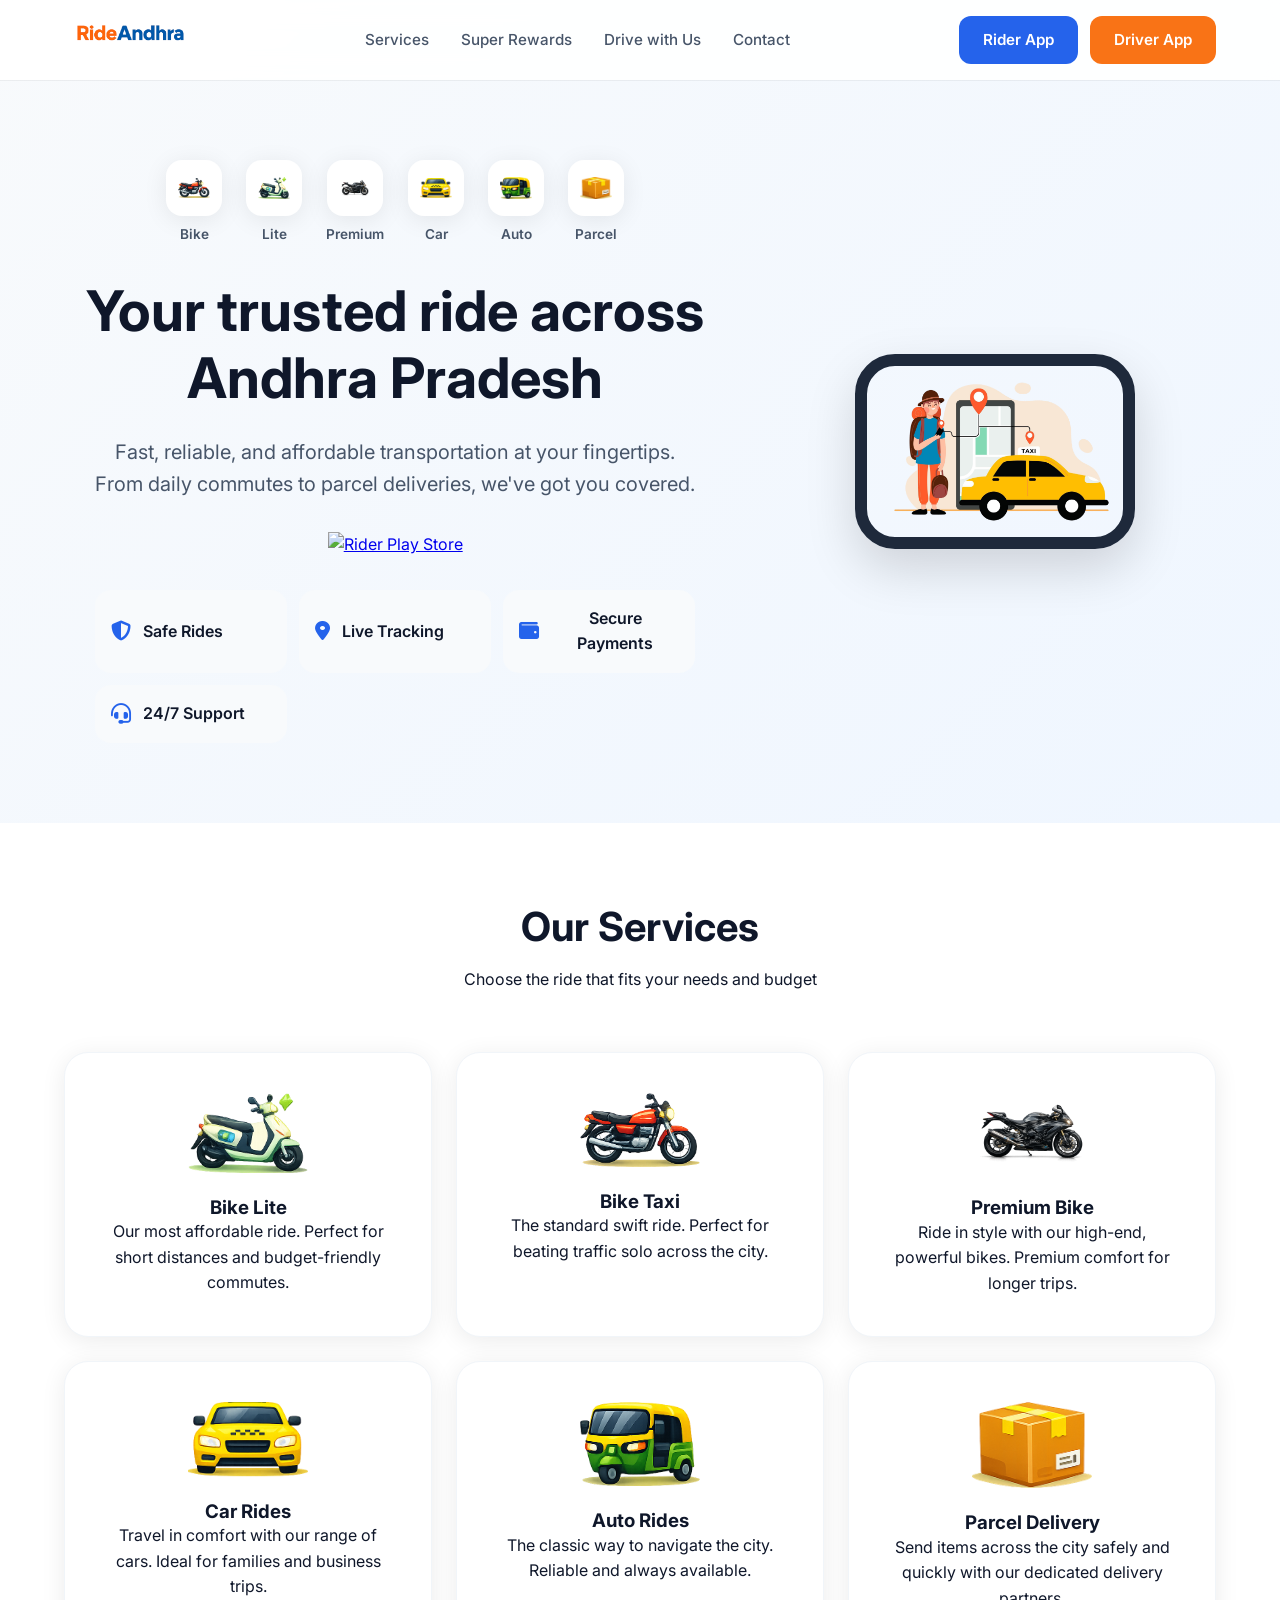
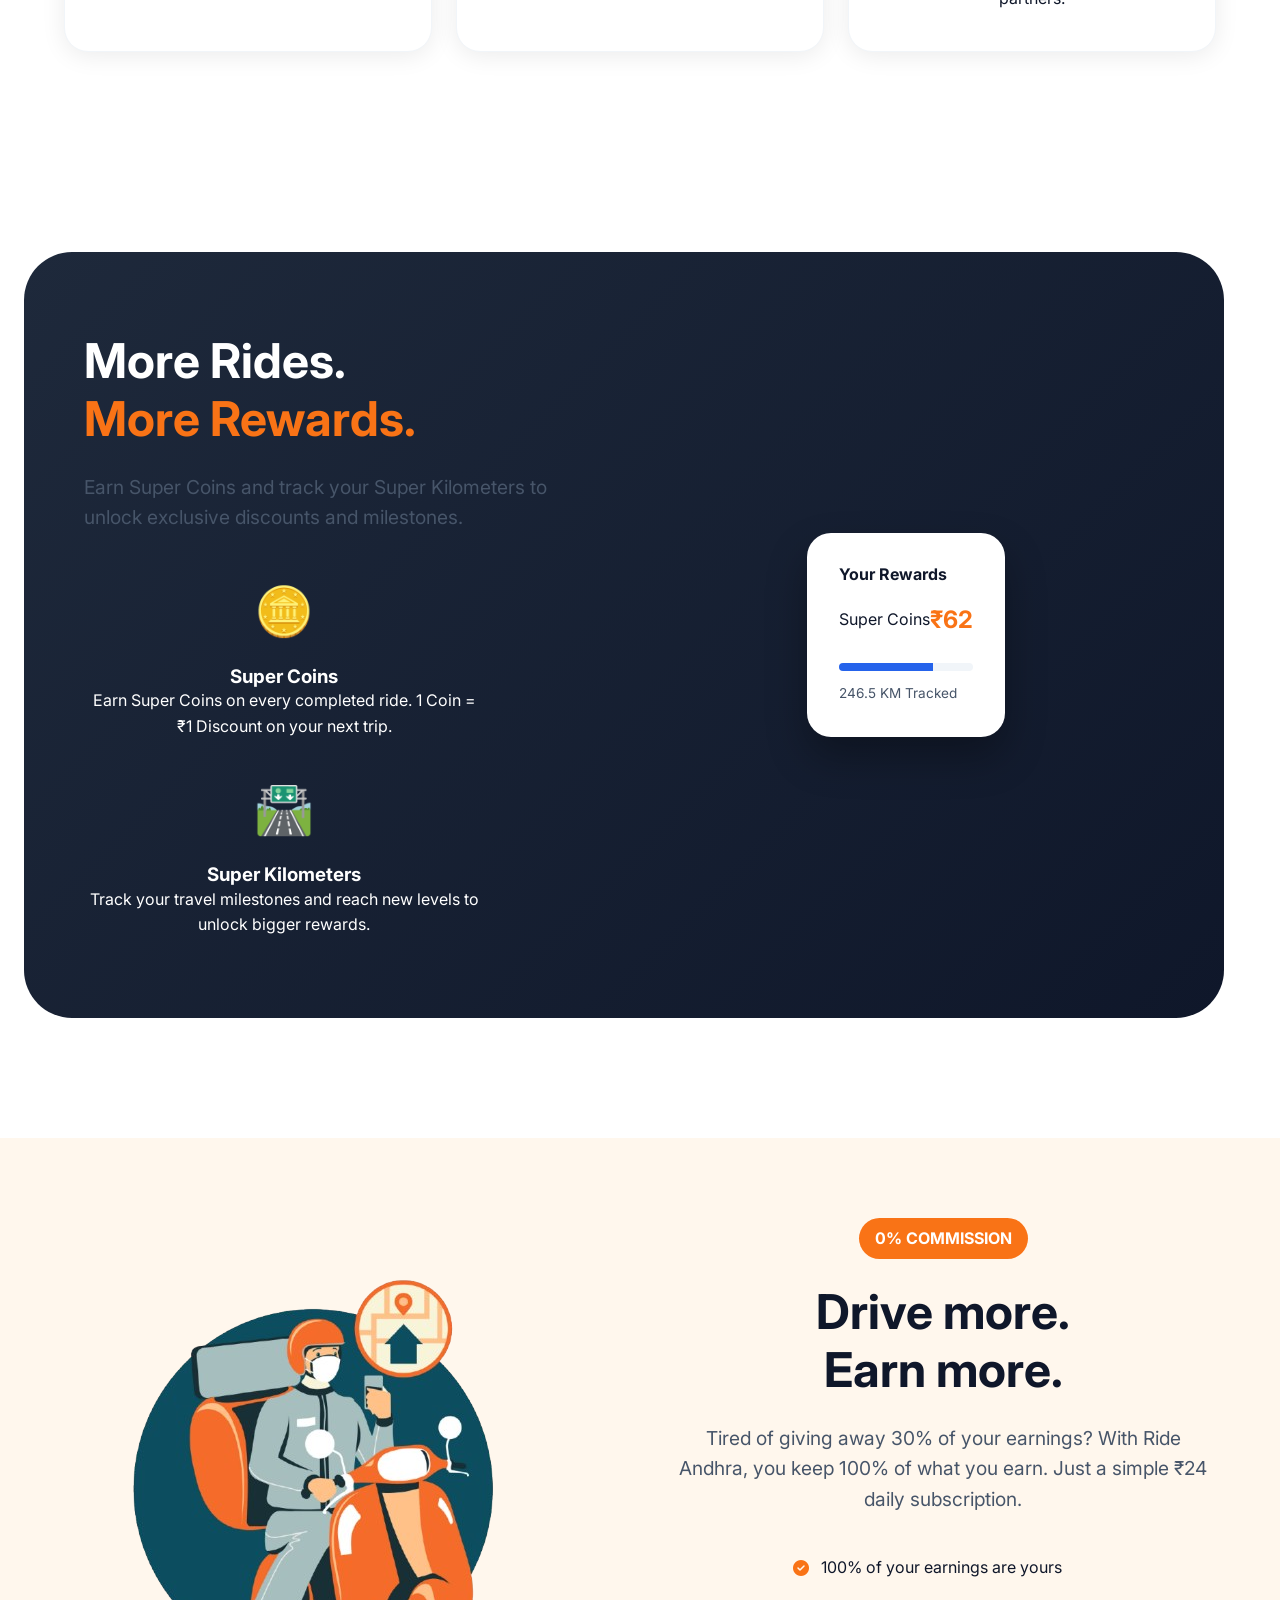
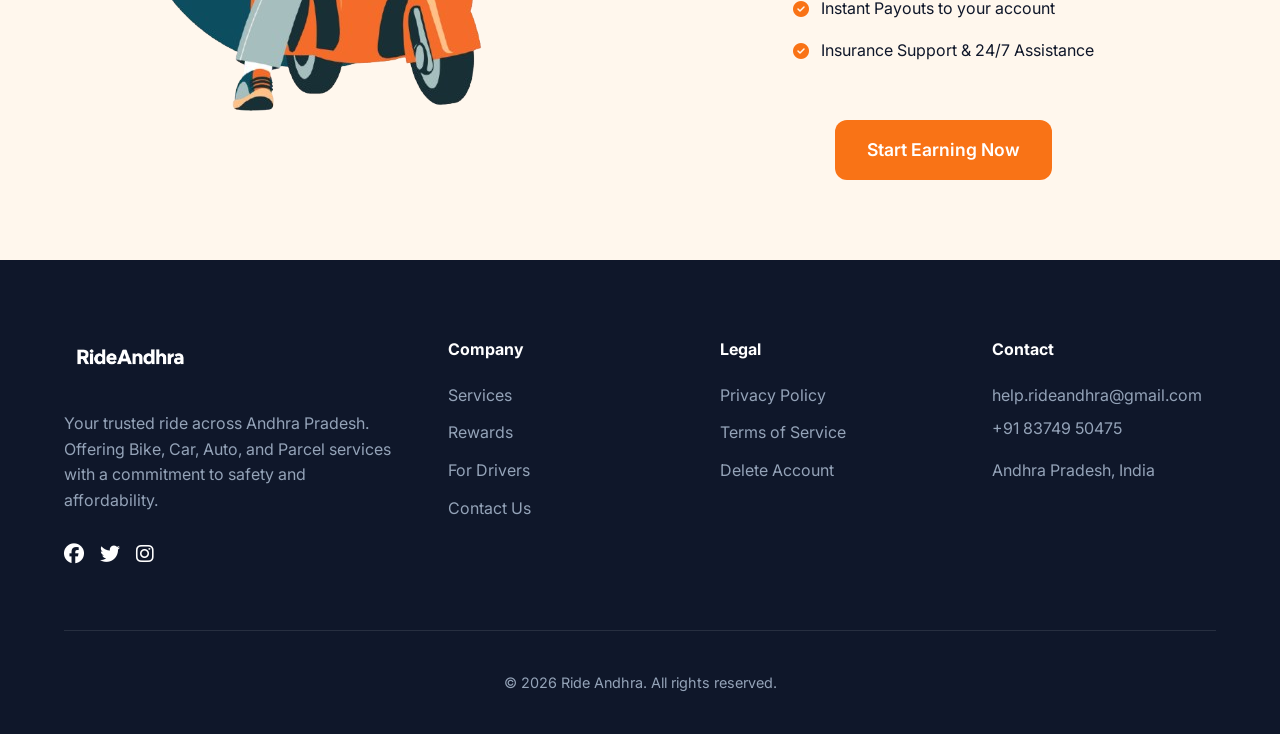
==== commit 5fef5001: "Optimize mobile view and navigation" ====
--- a/index.html
+++ b/index.html
@@ -50,6 +50,13 @@
                     <a href="#rewards">Super Rewards</a>
                     <a href="driver-partners.html">Drive with Us</a>
                     <a href="contact-us.html">Contact</a>
+                    
+                    <div class="mobile-ctas">
+                        <a href="https://play.google.com/store/apps/details?id=com.rideandhra.rider"
+                            class="btn btn-secondary">Rider App</a>
+                        <a href="https://play.google.com/store/apps/details?id=com.rideandhra.driverapp"
+                            class="btn btn-primary">Driver App</a>
+                    </div>
                 </div>
                 <div class="cta-group">
                     <a href="https://play.google.com/store/apps/details?id=com.rideandhra.rider"
@@ -57,6 +64,9 @@
                     <a href="https://play.google.com/store/apps/details?id=com.rideandhra.driverapp"
                         class="btn btn-primary">Driver App</a>
                 </div>
+                <button class="mobile-menu-toggle" aria-label="Toggle Menu">
+                    <i class="fas fa-bars"></i>
+                </button>
             </nav>
         </div>
     </header>
@@ -114,13 +124,12 @@
                     <p>Fast, reliable, and affordable transportation at your fingertips. From daily commutes to parcel
                         deliveries, we've got you covered.</p>
 
-                    <div class="hero-cta" style="display: flex; gap: 20px; flex-wrap: wrap; justify-content: center;">
+                    <div class="hero-cta">
                         <a href="https://play.google.com/store/apps/details?id=com.rideandhra.rider" target="_blank">
                             <img src="https://upload.wikimedia.org/wikipedia/commons/7/78/Google_Play_Store_badge_EN.svg"
-                                alt="Rider Play Store" style="height: 60px;">
+                                alt="Rider Play Store" class="store-badge">
                         </a>
-                        <div
-                            style="display: grid; grid-template-columns: repeat(auto-fit, minmax(150px, 1fr)); gap: 12px; margin-top: 20px; width: 100%; max-width: 600px;">
+                        <div class="trust-pillars">
                             <div class="trust-pillar"><i class="fas fa-shield-alt"></i> Safe Rides</div>
                             <div class="trust-pillar"><i class="fas fa-map-marker-alt"></i> Live Tracking</div>
                             <div class="trust-pillar"><i class="fas fa-wallet"></i> Secure Payments</div>
@@ -189,9 +198,8 @@
         <div class="rewards-section container">
             <div class="rewards-grid">
                 <div class="reward-content">
-                    <h2 style="font-size: 3rem; margin-bottom: 24px;">More Rides.<br><span
-                            style="color: var(--primary-orange)">More Rewards.</span></h2>
-                    <p style="font-size: 1.2rem; opacity: 0.9; margin-bottom: 40px;">Earn Super Coins and track your
+                    <h2 class="section-title">More Rides.<br><span class="highlight">More Rewards.</span></h2>
+                    <p class="section-subtitle">Earn Super Coins and track your
                         Super Kilometers to unlock exclusive discounts and milestones.</p>
                     <div class="reward-item" style="margin-bottom: 32px;">
                         <div class="reward-icon">🪙</div>
@@ -237,8 +245,8 @@
                 </div>
                 <div class="driver-content">
                     <span class="commission-badge">0% COMMISSION</span>
-                    <h2 style="font-size: 3rem; margin-bottom: 24px;">Drive more.<br>Earn more.</h2>
-                    <p style="font-size: 1.2rem; color: var(--gray-600); margin-bottom: 32px;">Tired of giving away 30%
+                    <h2 class="section-title">Drive more.<br>Earn more.</h2>
+                    <p class="section-subtitle">Tired of giving away 30%
                         of your earnings? With Ride Andhra, you keep 100% of what you earn. Just a simple ₹24 daily
                         subscription.</p>
 
@@ -310,6 +318,26 @@
         </div>
     </footer>
 
+    <script>
+        const menuToggle = document.querySelector('.mobile-menu-toggle');
+        const navLinks = document.querySelector('.nav-links');
+
+        menuToggle.addEventListener('click', () => {
+            navLinks.classList.toggle('active');
+            const icon = menuToggle.querySelector('i');
+            icon.classList.toggle('fa-bars');
+            icon.classList.toggle('fa-times');
+        });
+
+        // Close menu when clicking links
+        document.querySelectorAll('.nav-links a').forEach(link => {
+            link.addEventListener('click', () => {
+                navLinks.classList.remove('active');
+                menuToggle.querySelector('i').classList.add('fa-bars');
+                menuToggle.querySelector('i').classList.remove('fa-times');
+            });
+        });
+    </script>
 </body>
 
 </html>
--- a/styles.css
+++ b/styles.css
@@ -77,6 +77,10 @@
   align-items: center;
 }
 
+.mobile-ctas {
+  display: none;
+}
+
 .nav-links a {
   text-decoration: none;
   color: var(--gray-600);
@@ -92,6 +96,16 @@
 .cta-group {
   display: flex;
   gap: 12px;
+}
+
+.mobile-menu-toggle {
+  display: none;
+  background: none;
+  border: none;
+  font-size: 1.5rem;
+  color: var(--navy);
+  cursor: pointer;
+  z-index: 1001;
 }
 
 /* Buttons */
@@ -180,11 +194,65 @@
   justify-content: center;
 }
 
+.hero-cta {
+  display: flex;
+  flex-direction: column;
+  align-items: center;
+  gap: 32px;
+  width: 100%;
+}
+
+.store-badge {
+  height: 60px;
+  transition: transform 0.2s;
+}
+
+.store-badge:hover {
+  transform: scale(1.05);
+}
+
+.trust-pillars {
+  display: grid;
+  grid-template-columns: repeat(auto-fit, minmax(150px, 1fr));
+  gap: 12px;
+  width: 100%;
+  max-width: 600px;
+}
+
 .phone-mockup {
   width: 280px;
   border-radius: 40px;
   box-shadow: 0 20px 50px rgba(0, 0, 0, 0.15);
   border: 12px solid #1e293b;
+}
+
+/* Common Typography */
+.section-title {
+  font-size: 3rem;
+  margin-bottom: 24px;
+}
+
+.section-subtitle {
+  font-size: 1.2rem;
+  color: var(--gray-600);
+  margin-bottom: 40px;
+  max-width: 600px;
+}
+
+.highlight {
+  color: var(--primary-orange);
+}
+
+.form-row {
+  display: grid;
+  grid-template-columns: 1fr 1fr;
+  gap: 20px;
+}
+
+@media (max-width: 480px) {
+  .form-row {
+    grid-template-columns: 1fr;
+  }
 }
 
 /* Service Icons Row */
@@ -366,75 +434,167 @@
 
 /* Responsive */
 @media (max-width: 1024px) {
+  section {
+    padding: 60px 0;
+  }
 
   .hero-grid,
   .driver-grid,
   .rewards-grid {
     grid-template-columns: 1fr;
     text-align: center;
-  }
-
-  .driver-content,
-  .reward-content {
+    gap: 40px;
+  }
+
+  .hero-content h1 {
+    font-size: 3rem;
+  }
+
+  .section-title {
+    font-size: 2.5rem;
+  }
+
+  .section-subtitle {
+    font-size: 1.1rem;
+    margin-bottom: 32px;
+  }
+
+  .rewards-section {
+    padding: 60px 40px;
+    margin: 20px 1rem;
+    border-radius: 32px;
+  }
+
+  .footer-grid {
+    grid-template-columns: 1fr 1fr;
+  }
+}
+
+@media (max-width: 768px) {
+  .mobile-menu-toggle {
+    display: block;
+  }
+
+  .legal-container {
+    padding: 30px 20px;
+    margin: 20px 0;
+  }
+
+  .nav-links {
+    position: fixed;
+    top: 80px;
+    left: 0;
+    width: 100%;
+    height: calc(100vh - 80px);
+    background: white;
+    flex-direction: column;
+    padding: 40px 20px;
+    gap: 32px;
+    transform: translateX(100%);
+    transition: transform 0.3s ease;
+    z-index: 999;
+    overflow-y: auto;
+  }
+
+  .nav-links.active {
+    transform: translateX(0);
+  }
+
+  .mobile-ctas {
+    display: flex;
+    flex-direction: column;
+    gap: 16px;
+    width: 100%;
+    padding-top: 32px;
+    border-top: 1px solid var(--gray-100);
+  }
+
+  .mobile-ctas .btn {
+    width: 100%;
+    justify-content: center;
+  }
+
+  .cta-group {
+    display: none;
+  }
+
+  .hero-content h1 {
+    font-size: 2.5rem;
+  }
+
+  .hero-content p {
+    font-size: 1.1rem;
+  }
+
+  .hero-visual .phone-mockup {
+    width: 240px;
+  }
+
+  .service-badges {
+    gap: 16px;
+  }
+
+  .icon-box {
+    width: 48px;
+    height: 48px;
+    font-size: 1.2rem;
+  }
+
+  .footer-grid {
+    grid-template-columns: 1fr;
+    text-align: center;
+    gap: 32px;
+  }
+
+  .footer-col {
     display: flex;
     flex-direction: column;
     align-items: center;
   }
-
-  .hero-content {
-    text-align: center;
-    display: flex;
+}
+
+@media (max-width: 480px) {
+  section {
+    padding: 40px 0;
+  }
+
+  .hero-content h1 {
+    font-size: 2rem;
+  }
+
+  .section-title {
+    font-size: 2rem;
+  }
+
+  .section-subtitle {
+    font-size: 1rem;
+    margin-bottom: 24px;
+  }
+
+  .hero-cta {
     flex-direction: column;
     align-items: center;
-    justify-content: center;
-  }
-
-  .hero-content p {
-    margin-left: auto;
-    margin-right: auto;
-  }
-
-  .service-badges {
-    justify-content: center;
-    width: 100%;
-  }
-
-  .driver-content {
-    text-align: center;
-    display: flex;
-    flex-direction: column;
-    align-items: center;
-  }
-
-  .hero-cta {
-    justify-content: center;
-  }
-
-  .reward-item {
-    flex-direction: column;
-    align-items: center;
-    text-align: center;
-  }
-
-  .driver-content ul li {
-    justify-content: center;
-  }
-
-  .footer-grid {
-    grid-template-columns: 1fr 1fr;
-  }
-}
-
-@media (max-width: 768px) {
-  .hero-content h1 {
-    font-size: 2.5rem;
-  }
-
-  .nav-links {
-    display: none;
-  }
-
-  .footer-grid {
-    grid-template-columns: 1fr;
+  }
+
+  .hero-cta img {
+    height: 50px !important;
+  }
+
+  .rewards-section {
+    padding: 40px 20px;
+    margin: 10px 0.5rem;
+    border-radius: 24px;
+  }
+
+  .reward-content h2 {
+    font-size: 2rem !important;
+  }
+
+  .driver-content h2 {
+    font-size: 2.2rem !important;
+  }
+
+  .service-card {
+    padding: 30px 20px;
   }
 }
